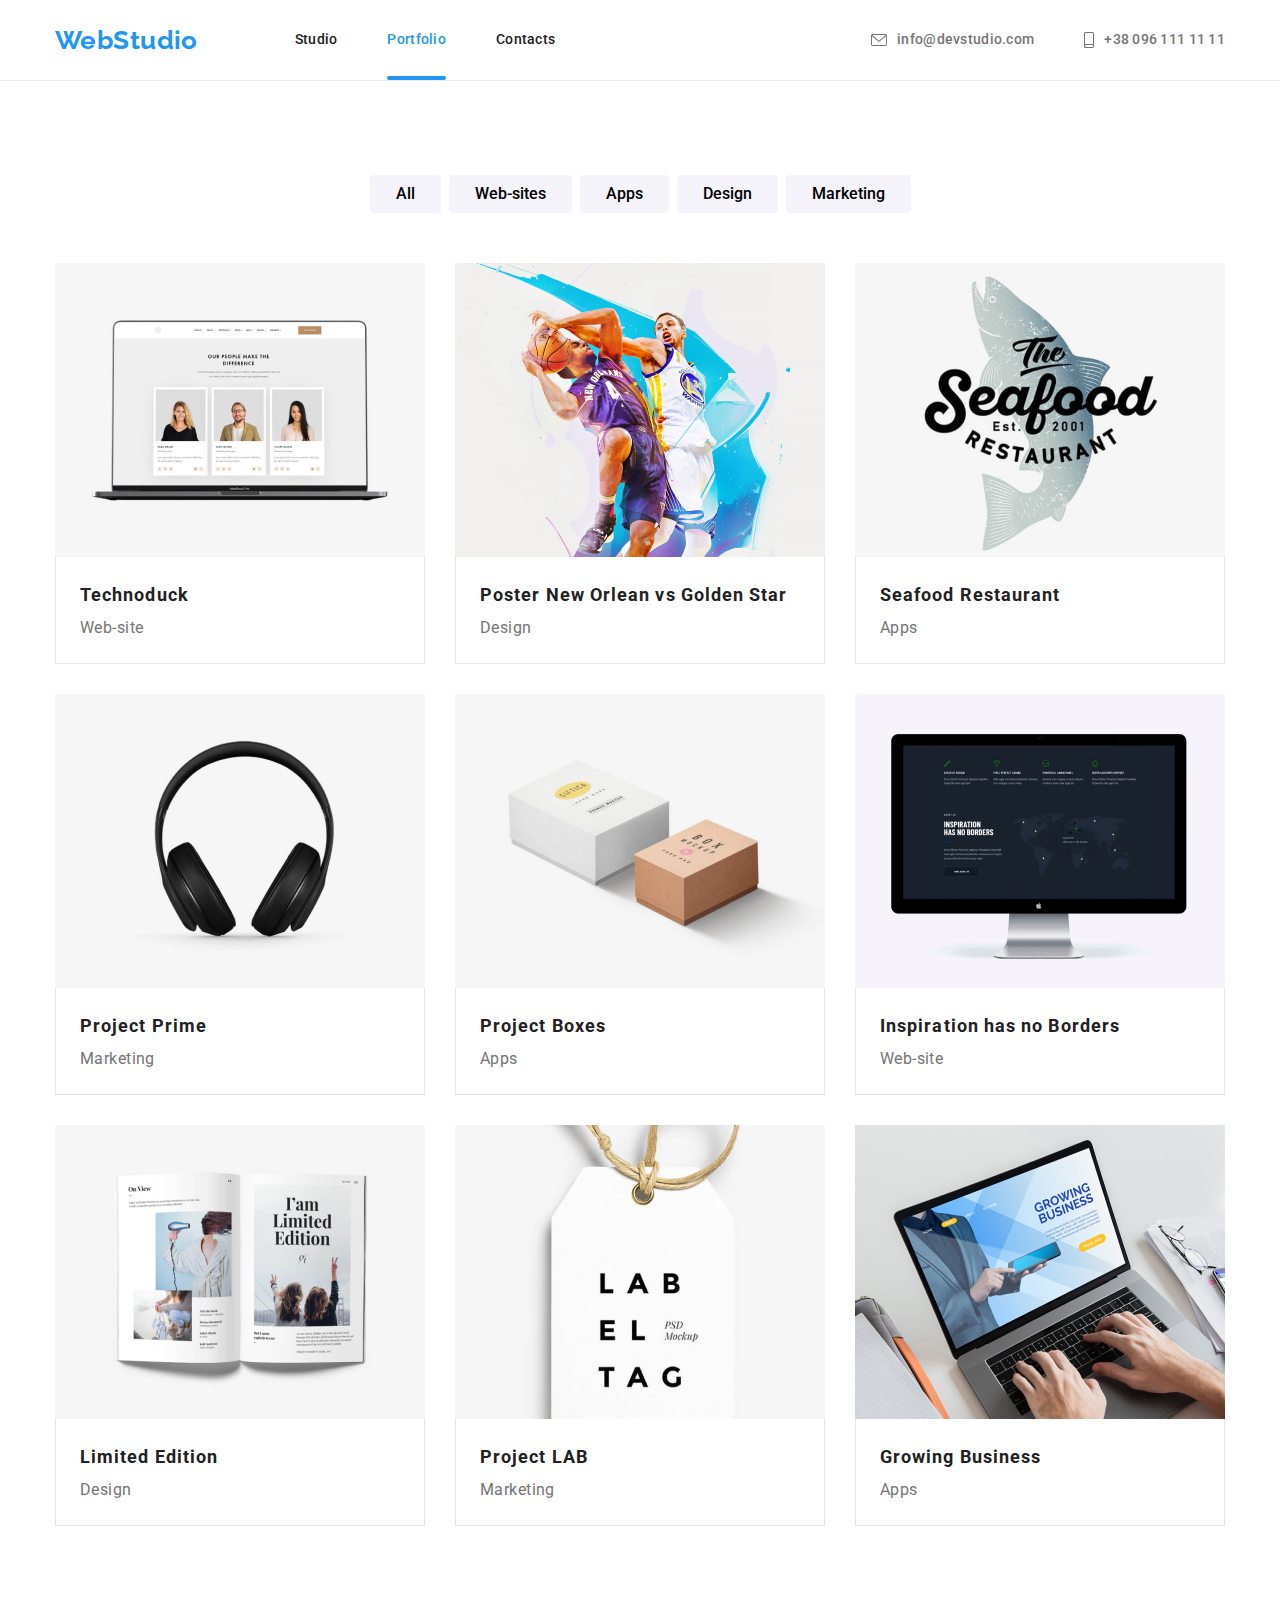
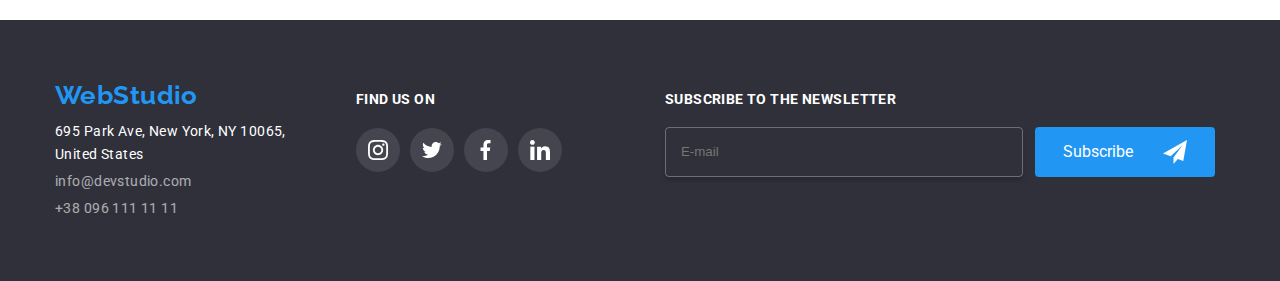
==== portfolio.html @ 533c5c32 "update" ====
<!DOCTYPE html>
<html lang="en">
<head>
    <meta charset="UTF-8">
    <meta http-equiv="X-UA-Compatible" content="IE=edge">
    <meta name="viewport" content="width=device-width, initial-scale=1.0">
    <title>Portfolio Web Studio</title>
    <link rel="preconnect" href="https://fonts.googleapis.com">
    <link rel="preconnect" href="https://fonts.gstatic.com" crossorigin>
    <link href="https://fonts.googleapis.com/css2?family=Raleway:wght@700&family=Roboto:wght@400;500;700;900&display=swap" rel="stylesheet"> 
    <link rel="stylesheet" href="node_modules/modern-normalize/modern-normalize.css"> 
    <link rel="stylesheet" href="./css/style.css">
</head>
<body class="conatiner">
    <header class="header">
        <div class="container header-container">
        <nav class="header-navigation">
            <a class="header-logo" href="./index.html">WebStudio</a>
            <ul class="header-list-link">
                <li class="header-item"><a class="header-link" href="./index.html">Studio</a></li>
                <li class="header-item"><a class="header-link current" href="./portfolio.html">Portfolio</a></li>
                <li class="header-item"><a class="header-link" href="#">Contacts</a></li>
            </ul> 
        </nav>
        <ul class="header-list-contact">  
            <li class="header-item-contact">
                <a class="header-item-contact-link" href="mailto:info@devstudio.com">
                    <svg class="header-item-contact-icon" width="16px" height="12px">
                        <use href="images\sprite.svg#icon-envelope"></use>
                    </svg>
                    info@devstudio.com
                </a>
            </li>           
            <li class="header-item-contact">
                <a class="header-item-contact-link"  href="tel:380961111111">
                    <svg class="header-item-contact-icon" width="10px" height="16px">
                        <use href="images\sprite.svg#icon-smartphone"></use>
                    </svg>
                    +38 096 111 11 11
                </a>
            </li>
        </ul>
        </div>
    </header>
    <main>
        <section class="portfolio">
            <div class="container">
            <ul class="portfolio-filters-list">
                <li class="portfolio-filters-item">
                    <button class="navigation-button" type="button">All</button></li>
                <li class="portfolio-filters-item">
                    <button class="navigation-button" type="button">Web-sites</button></li>
                <li class="portfolio-filters-item">
                    <button class="navigation-button" type="button">Apps</button></li>
                <li class="portfolio-filters-item">
                    <button class="navigation-button" type="button">Design</button></li>
                <li class="portfolio-filters-item">
                    <button class="navigation-button" type="button">Marketing</button></li>
            </ul>
            <ul class="portfolio-list">                
                    <li class="portfolio-list-item">
                        <div class="card-overlay">
                            <img class="portfolio-item-img" src="images/portfolio-images/technoduck.jpg" alt="laptop with 3 pictures" width="370" height="294">                   
                                <p class="card-overlay-text">TEST</p>
                        </div>
                        <div class="portfolio-description">                      
                        <h3 class="portfolio-list-header">Technoduck</h3>
                        <p class="portfolio-list-text">Web-site</p>                                          
                    </div>
                    </li>
                    <li class="portfolio-list-item">
                        <div class="card-overlay">
                            <img class="portfolio-item-img" src="images/portfolio-images/poster.jpg" alt="basketball-poster" width="370" height="294">
                                <p class="card-overlay-text">TEST</p>
                        </div>
                        <div class="portfolio-description">
                        <h3 class="portfolio-list-header">Poster New Orlean vs Golden Star</h3>
                        <p class="portfolio-list-text">Design</p>                        
                        </div>
                    </li> 
                    <li class="portfolio-list-item">
                        <div class="card-overlay">
                            <img class="portfolio-item-img" src="images/portfolio-images/restraurant.jpg" alt="seafood-restaurant-logo" width="370" height="294">
                                <p class="card-overlay-text">TEST</p>
                        </div>
                        <div class="portfolio-description">
                        <h3 class="portfolio-list-header">Seafood Restaurant</h3>
                        <p class="portfolio-list-text">Apps</p>                      
                        </div>
                    </li> 
                    <li class="portfolio-list-item">
                        <div class="card-overlay">
                            <img class="portfolio-item-img" src="images/portfolio-images/headphones.jpg" alt="headphones" width="370" height="294"> 
                                <p class="card-overlay-text">TEST</p>
                        </div>
                        <div class="portfolio-description">
                        <h3 class="portfolio-list-header">Project Prime</h3>
                        <p class="portfolio-list-text">Marketing</p>                       
                        </div>
                    </li> 
                    <li class="portfolio-list-item">
                        <div class="card-overlay">
                            <img class="portfolio-item-img" src="images/portfolio-images/boxes.jpg" alt="white-and-brown-box" width="370" height="294">
                                <p class="card-overlay-text">TEST</p>
                        </div>
                        <div class="portfolio-description">
                        <h3 class="portfolio-list-header">Project Boxes</h3>
                        <p class="portfolio-list-text">Apps</p>                     
                        </div>
                    </li> 
                    <li class="portfolio-list-item">
                        <div class="card-overlay">
                            <img class="portfolio-item-img" src="images/portfolio-images/desktop.jpg" alt="desktop" width="370" height="294"> 
                                <p class="card-overlay-text">TEST</p>
                        </div>
                        <div class="portfolio-description">
                        <h3 class="portfolio-list-header">Inspiration has no Borders</h3>
                        <p class="portfolio-list-text">Web-site</p>                       
                        </div>
                    </li> 
                    <li class="portfolio-list-item">
                        <div class="card-overlay">
                            <img class="portfolio-item-img" src="images/portfolio-images/magazine.jpg" alt="open-magazine" width="370" height="294"> 
                                <p class="card-overlay-text">TEST</p>
                        </div>
                        <div class="portfolio-description">
                        <h3 class="portfolio-list-header">Limited Edition</h3>
                        <p class="portfolio-list-text">Design</p>                      
                        </div>
                    </li> 
                    <li class="portfolio-list-item">
                        <div class="card-overlay">
                            <img class="portfolio-item-img" src="images/portfolio-images/tag.jpg" alt="label-tag" width="370" height="294"> 
                                <p class="card-overlay-text">TEST</p>
                        </div>
                        <div class="portfolio-description">
                        <h3 class="portfolio-list-header">Project LAB</h3>
                        <p class="portfolio-list-text">Marketing</p>                      
                        </div>
                    </li> 
                    <li class="portfolio-list-item">
                        <div class="card-overlay">
                            <img class="portfolio-item-img" src="images/portfolio-images/laptop.jpg" alt="laptop" width="370" height="294"> 
                                <p class="card-overlay-text">TEST</p>
                        </div>
                        <div class="portfolio-description">
                        <h3 class="portfolio-list-header">Growing Business</h3>
                        <p class="portfolio-list-text">Apps</p>                     
                        </div>
                    </li>                
            </ul>
            </div>
        </section>
    </main>
    <footer class="footer">
        <div class="container footer-container">
            <div class="footer-left">
        <a class="footer-logo" href="./index.html">WebStudio</a>
        <address class="footer-address">
           <a class="footer-location" href="https://goo.gl/maps/39EHeSABdAvS7GECA" target="_blank">695 Park Ave, New York, NY 10065,<br> United States</a>
            <ul class="footer-list-contact">
                <li class="footer-item"><a class="footer-item-link" href="mailto:info@devstudio.com">info@devstudio.com</a></li>
                <li class="footer-item"><a class="footer-item-link" href="tel:380961111111">+38 096 111 11 11</a></li>
            </ul>
        </address>
        </div>
        <div class="footer-middle">
            <h3 class="footer-middle-title"> FIND US ON</h3>
            <ul class="footer-social-media">                
                        <li class="footer-socials-item">
                            <a class="footer-socials-link" href="#">
                                <svg class="footer-socials-link-icon" width="20px" height="20px">
                                    <use href="images/sprite.svg#icon-instagram-footer"></use>
                                </svg>
                            </a>
                        </li>
                        <li class="footer-socials-item">
                            <a class="footer-socials-link" href="#">
                                <svg class="footer-socials-link-icon" width="20px" height="20px">
                                    <use href="images/sprite.svg#icon-twitter-footer"></use>
                                </svg>
                            </a>
                        </li>
                        <li class="footer-socials-item">
                            <a class="footer-socials-link" href="#">
                                <svg class="footer-socials-link-icon" width="20px" height="20px">
                                    <use href="images/sprite.svg#icon-facebook-footer"></use>
                                </svg>
                            </a>
                        </li>
                        <li class="footer-socials-item">
                            <a class="footer-socials-link" href="#">
                                <svg class="footer-socials-link-icon" width="20px" height="20px">
                                    <use href="images/sprite.svg#icon-linkedin-footer"></use>
                                </svg>
                            </a>
                        </li>
                </ul>
            </div>
            <div class="footer-right">
                <h3 class="footer-input-title">SUBSCRIBE TO THE NEWSLETTER</h3>
                <form action="#" class="footer-form">
                    <label class="footer-form-label">
                        <input class="footer-input" type="email" name="email" 
                        placeholder="E-mail">
                    </label>
                    <button class="footer-button" type="subscribe">
                        Subscribe 
                        <svg class="send-icon" width="24px" height="24px">
                            <use href="images\sprite.svg#icon-send"></use>
                        </svg>
                    </button>
                </form>
        </div>
        </div>
    </footer>
    <script src="./js/modal.js"></script>
</body>
</html>
---- css/style.css ----
:root{
    --primary-title-color:#212121;
    --accent-color:#2196F3;
    --primary-text-color:#757575;
    --white-color:#FFFFFF;
    --black-color: #000000;
    --backgroud-color:#2F303A;
    --button-hover-color:#1976d2;
    --background-button-color:#F5F4FA;
    --portfolio-background-color: #E5E5E5;
    --card-gap: 30px;
    --time-function: cubic-bezier(0.4, 0, 0.2, 1);
    --time: 250ms;
}

p, h1, h2, h3, h4, h5, h6{
    margin-top: 0;
    margin-bottom: 0;
}

ul{
    list-style: none;
    margin-top: 0;
    margin-bottom: 0;
    padding-left: 0;
}

*,
*::before,
*::after {
  box-sizing: border-box;
}

a{
    text-decoration: none;
}

body{
    font-family: Roboto, sans-serif;
    color: var(--primary-text-color);
    font-style: normal;
    font-weight: 400;
    font-size: 14px;
    line-height: calc(24/14);
    letter-spacing: 0.03em;
    margin: 0;
}

img{
    display: block;
    max-width: 100%;
    height:auto;
}

.container{
    width: 1200px;
    padding-left: 15px;
    padding-right: 15px;
    margin: 0 auto;
}

/*HEADER*/

.header{
    background:var(--white-color);
    border-bottom: 1px solid #ECECEC;
}

.header-container{
    display: flex;
}

.header-navigation{
    display: flex;
    align-items: center;
}

.header-logo{
    color:var(--accent-color);
    font-weight:700;
    font-size: 26px;
    line-height: 1.19;
    font-family: Raleway;    
    margin-right: 97px;
}

.header-list-link{
    display:flex;    
}

.header-item:not(:last-child){
    margin-right: 50px;
}

.header-link{
    color:var(--primary-title-color);
    font-weight: 500;
    font-size: 14px;
    line-height: 1.14;
    letter-spacing: 0.02em;
    padding-top:32px;
    padding-bottom:32px;    
    display:block;
    transition: color var(--time) var(--time-function);
}

.header-link:hover,
.header-link:focus{
    color:var(--accent-color);
    text-decoration: underline;
}

.current{
    color:var(--accent-color);
    position:relative;
    display: inline-block;
}

.current::after{
    content: '';
    position: absolute;
    width: 100%;
    height: 4px;
    border-radius: 2px;
    left:0;
    bottom:0;
    background-color: var(--accent-color);
    background: var(--accent-color);
}

.header-list-contact{
    display:flex;
    margin-left: auto;    
}

.header-item-contact:not(:last-child){
    margin-right: 50px;
}

.header-item-contact-link{
    color:var(--primary-text-color);
    font-weight: 500;
    font-size: 14px;
    line-height: 1.14;
    letter-spacing: 0.02em;
    padding-top: 32px;
    padding-bottom: 32px;    
    display: flex;
    align-items: center;
    transition: color var(--time) var(--time-function);
}

.header-item-contact-link:hover,
.header-item-contact-link:focus{
    color:var(--accent-color);
}

.header-item-contact-icon{
    margin-right: 10px;
    fill: currentColor;
}
/*Hero*/


    
.hero-section{
    background-color: var(--backgroud-color);
    padding-top: 200px;
    padding-bottom: 200px;
    background-image: linear-gradient(
        rgba(47, 48, 58, 0.4),
        rgba(47, 48, 58, 0.4)
        ), url(../images/home-page-images/hero-background.jpg);
        background-repeat: no-repeat;
        background-position: center;
        background-size: cover;
}

.hero-container{
    display: flex;
    justify-content: center;
    align-items: center;
    flex-direction: column;   
}

.hero-title{
    text-align: center;
    letter-spacing: 0.06em;
    font-weight: 900;
    font-size: 44px;
    line-height: 1.36;
    color: var(--white-color);
    width: 696px;
    margin-bottom: 30px;
}

.hero-button{
    font-family: Roboto;
    font-weight: 700;
    font-size: 16px;
    line-height: 1.87;
    letter-spacing: 0.06em;
    color:var(--white-color);
    cursor: pointer;
    padding: 10px 20px;
    background-color: var(--accent-color);
    box-shadow: 0px 4px 4px rgba(0, 0, 0, 0.15);
    border-radius: 4px;
    border: none;
    transition: background-color var(--time) var(--time-function);
    transition: box-shadow var(--time) var(--time-function);
}

.hero-button:hover,
.hero-button:focus{
    background-color: var(--button-hover-color);
    
}

/*FEATURES*/

.features{
    padding-top: 94px;
    padding-bottom: 94px;   
}

.features-title{
    position: absolute;
    width: 1px;
    height: 1px;
    margin: -1px;
    border: 0;
    padding: 0;
    white-space: nowrap;
    clip-path: inset(100%);
    clip: rect(0 0 0 0);
    overflow: hidden;
}

.features-list{
    display: flex;
    flex-wrap: wrap;      
}

.features-item{
    width: 270px;
}

.features-item:not(:last-child){
    margin-right: 30px;
}
.features-image{
    width: 270px;
    height: 120px;
    background: #F5F4FA;
    border-radius: 4px;
    margin-bottom: 30px;
    padding-bottom: 25px;
    padding-top: 25px;
}

.features-item-title{
    font-weight: 700;
    font-size: 14px;
    line-height: 1.14;
    color:var(--primary-title-color);
    margin-bottom: 10px;
}

.features-item-text{
    font-size: 14px;
    line-height: 1.71;
}

/*JOB*/

.job{
    padding-bottom: 94px;
      
}

.job-title{
    font-weight: 700;
    font-size: 36px;
    line-height: 1.16;
    color: var(--primary-title-color);
    text-align: center;
    margin-bottom: 50px;
}

.job-list{
    display: flex;
}

.job-item:not(:last-child){
    margin-right: 30px;
    
}
.job-item{
    position: relative;
}

.job-item > .label{
    position: absolute;
    font-weight: 700;
    font-size: 14px;
    line-height:calc(16/14);
    bottom: 0;
    right: 0;
    left: 0;
    text-align: center;
    letter-spacing: 0.03em;
    padding-top: 28px;
    padding-bottom: 27px;
    color: var(--white-color);
    background-color:rgba(47, 48, 58, 0.800);
}

/*TEAM*/

.team{
    background: #F5F4FA;    
    padding-top:94px;
    padding-bottom: 94px;
}

.team-title{
    font-weight: 700;
    font-size: 36px;
    line-height: 1.16;
    color: var(--primary-title-color);
    text-align: center;
    margin-bottom: 50px;
}

.team-list{
    display: flex;
    justify-content: center;
}

.team-item{
    width: 270px;
    box-shadow: 0px 1px 3px rgba(0, 0, 0, 0.12), 0px 1px 1px rgba(0, 0, 0, 0.14), 0px 2px 1px rgba(0, 0, 0, 0.2);
    border-radius: 0px 0px 4px 4px;
}

.team-item:not(:last-child){
    margin-right:30px;
}

.team-description{
    padding-top: 30px;
    padding-bottom: 30px;
    text-align: center;
    background-color: var(--white-color);
}

.team-item-name{
    font-weight: 500;
    font-size: 16px;
    line-height: 1.18;
    color: var(--primary-title-color);
    margin-bottom: 10px;
}

.team-item-description{
    font-size: 16px;
    line-height: 1.18;  
    margin-bottom: 16px; 
}

.team-item-socials-list{
    display: flex;
    justify-content: center;
}

.team-item-socials-item:not(:last-child){
    margin-right:10px
}

.team-item-socials-link{
    width: 44px;
    height: 44px;
    border-radius: 50%;
    display: flex;
    align-items: center;
    justify-content: center;
    color: #AFB1B8;
    transition: color var(--time) var(--time-function);
}

.team-item-socials-link:hover,
.team-item-socials-link:focus{
    color:#FFFFFF;
    background-color: var(--accent-color);   
}

.team-item-socials-link-icon{
    fill: currentColor;
}


/*Customers*/

.customers{
    padding-top:94px;
    padding-bottom: 94px;
}

.customer-title{
    font-weight: 700;
    font-size: 36px;
    line-height: 1.16;
    color: var(--primary-title-color);
    text-align: center;
    margin-bottom: 50px;
}

.customer-list{
    display: flex;
    justify-content: center;
}

.customer-item:not(:last-child){
    margin-right: 30px;
}

.customer-link{
    border: 1px solid #AFB1B8;
    border-radius: 4px;
    width: 170px;
    height:92px;
    display: flex;
    align-items: center;
    justify-content: center;
    color: #AFB1B8;
    transition: color var(--time) var(--time-function);
}

.customer-link:hover,
.customer-link:focus{
    border: 1px solid var(--accent-color);
    color:var(--accent-color);    
}

.customer-link-icon{
    fill: currentColor;
}


/*PORTFOLIO*/

.portfolio{
    padding-bottom: 94px;
    padding-top: 94px;
}

.navigation-button{
    font-family: Roboto;
    font-weight: 500;
    font-size: 16px;
    line-height: 1.62;
    text-align: center;
    color:var(--black-color);
    cursor: pointer;
    background: var(--background-button-color);   
    padding: 6px 26px;
    border-style: none;
    border-radius: 4px;
    transition: color var(--time) var(--time-function),
        background-color var(--time) var(--time-function);
}

.navigation-button:hover,
.navigation-button:focus{
    background-color: var(--accent-color);
    color:var(--white-color);
    box-shadow: 0px 4px 4px rgba(0, 0, 0, 0.25);   
}

.portfolio-filters-list{
    display: flex;
    justify-content: center;
    margin-bottom: 50px;
}

.portfolio-list{
     display: flex;
     flex-wrap: wrap;
     margin-top: calc(-1 * var(--card-gap));
     margin-left: calc(-1 * var(--card-gap));    
}

.portfolio-filters-item:not(:last-child){
    margin-right: 8px;
    transition: color var(--time) var(--time-function);
}

.portfolio-list-item:hover,
.porfolio-list-item:focus{
    box-shadow: 0px 1px 1px rgba(0, 0, 0, 0.12), 0px 4px 4px rgba(0, 0, 0, 0.06), 1px 4px 6px rgba(0, 0, 0, 0.16);  
}

.portfolio-list-item{
    flex-basis: calc(100%/3 - var(--card-gap));
    margin-left: var(--card-gap);
    margin-top: var(--card-gap); 
}

.portfolio-list-item:hover .card-overlay-text,
.portfolio-list-item:focus .card-overlay-text{
    transform: translateY(0%);
    cursor: pointer;
}

.card-overlay{
    position: relative;
    overflow: hidden;
}

.card-overlay-text{
    color: var(--white-color);
    background-color: rgba(33, 149, 243, 0.900);
    position:absolute;
    top: 0;
    left: 0;
    height: 100%;
    width: 100%;
    display: flex;
    align-items: center;
    padding: 30px;
    overflow: auto;
    transform: translateY(100%);
    transition: transform var(--time) var(--time-function);
}


.portfolio-description{
    border-bottom: 1px solid #E5E5E5;  
    border-left:1px solid #E5E5E5; 
    border-right: 1px solid #E5E5E5;
    padding-top: 20px;
    padding-bottom: 20px;
    padding-right: 24px;
    padding-left: 24px;
}

.portfolio-list-header{
    font-weight: 700;
    font-size: 18px;
    line-height: 2;
    letter-spacing: 0.06em;
    color: var(--primary-title-color);    
}

.portfolio-list-text{
    font-size: 16px;
    line-height: 1.87;
}

/*FOOTER*/

.footer{
    background-color:var(--backgroud-color);
    padding-top: 60px;
    padding-bottom: 60px;
}

.footer-logo{
    font-weight: 700;
    font-size: 26px;
    font-family: Raleway;
    color:  var(--accent-color);
    line-height: 1.19;
    margin-bottom: 9px;
    display: block;
}

.footer-location{
    font-size: 14px;
    line-height: 1.71;
    text-decoration: none;
    font-style: normal;
    color: var(--white-color);
    margin-bottom: 2px;
    display: block;
    transition: color var(--time) var(--time-function);
}

.footer-location:hover,
.footer-location:hover{
    color: var(--accent-color);
}

.footer-item:not(:last-child){
    margin-bottom: 2px;
}

.footer-item-link{
    font-size: 14px;
    color: var(--white-color);
    opacity: .6;
    line-height: 1.71;
    text-decoration: none;
    font-style: normal;
    transition: color var(--time) var(--time-function);
}

.footer-item-link:hover,
.footer-item-link:focus{
    color: var(--accent-color);
}

.footer-middle-title{
    font-size: 14px;
    line-height: 1.14;
    font-weight: 700;
    font-family: Roboto;
    color: #FFFFFF;
    margin-bottom: 20px;   
}

.footer-container{
    display: flex;
    align-items: baseline;
}

.footer-left{
    margin-right: 70px;
}

.footer-middle{
    margin-right: 93px;
}

.footer-social-media{
    display: flex;
}

.footer-socials-link{
    width: 44px;
    height: 44px;
    margin-right: 10px;
    border-radius: 50%;
    display: flex;
    align-items: center;
    justify-content: center;
    background-color: rgba(255, 255, 255, 0.1);
    transition: color var(--time) var(--time-function);
}

.footer-socials-link:hover,
.footer-socials-link:focus{
    background-color: var(--accent-color);
}

.footer-socials-link-icon{
    cursor: pointer;
}

.footer-form{
    display: flex;
}

.footer-form-label{
    margin-right: 12px;
}

.footer-input-title{
    font-size: 14px;
    line-height: calc(16/14);
    color: var(--white-color);
    margin-bottom: 20px;
    
}

.footer-input{
    padding: 15px;
    width: 358px;
    height: 50px;
    background-color: transparent;
    border: 1px solid rgba(255, 255, 255, 0.3);
    box-shadow: 0px 4px 4px rgba(0, 0, 0, 0.15);
    border-radius: 4px;
    outline: none;
    transition: color var(--time) var(--time-function);
    transition: background-color var(--time) var(--time-function);
    transition: border-color var(--time) var(--time-function);
}

.footer-input:hover,
.footer-input:focus{
    color:var(--white-color);
    background-color: transparent;
    border-color: var(--white-color);
}

.footer-button{
        border: none;
        padding: 10px 28px;
        border-radius: 4px;
        display: flex;
        align-items: center;
        justify-content:center;
        background-color: #2196f3;
        color: #fff;
        font-size: 16px;
        cursor: pointer;
        font-family: 'Roboto';
        transition: background-color var(--time) var(--time-function);
}

.send-icon{
    margin-left: 30px;
}

.footer-button:hover,
.footer-button:focus {
        background-color: var(--button-hover-color);
      }



/*Modal Window*/

.backdrop{
    position: fixed;
    top:0;
    left:0;
    height: 100vh;
    width: 100vw;
    visibility: visible;
    opacity: 1;
    background-color: rgba(0, 0, 0, 0.2);
        transition: opacity var(--time) var(--time-function),
        visbility var(--time) var(--time-function);
}

.is-hidden{
    opacity: 0;
    visibility: hidden;
    pointer-events: none;
}

.modal-widnow{
    position: absolute;
    width: 528px;
    min-height: 581px;
    background-color: var(--white-color);
    box-shadow: 0px 1px 3px rgba(0, 0, 0, 0.12), 0px 1px 1px rgba(0, 0, 0, 0.14), 0px 2px 1px rgba(0, 0, 0, 0.2);
    border-radius: 4px;
    top:50%;
    left:50%;
    transform: translate(-50%, -50%);
    padding: 8px;
}

.modal-button{
    float: right;
    border-style: none;
    background-color: #FFFFFF;
    border-radius: 50%;
    border: 1px solid rgba(0, 0, 0, 0.1);
    cursor: pointer;
    width: 30px;
    height: 30px;
    display: flex;
    align-items: center;
    justify-content: center;    
}

.icon-close:hover{
    fill: var(--accent-color);
}

.modal-form{
    padding-top: 40px;
    padding-right: 39px;
    padding-left: 41px;
}

.modal-label{
    display: flex;
    flex-direction: column;
    font-family: Roboto;
    font-weight: 400;
    font-size: 12px; 
    position: relative;
}

.modal-icon{
    position: absolute;
    top:45%;
    margin-left: 12px;
    margin-bottom: 11px;
    fill: var(--black-color);
}


.modal-input{
    border: 1px solid rgba(33, 33, 33, 0.2);
    border-radius: 4px;
    height: 40px;
    transition: border-color var(--time) var(--time-function);
    padding-left: 33px;
}

.textarea-modal-input{
    border: 1px solid rgba(33, 33, 33, 0.2);
    border-radius: 4px;
    height: 120px;
    font-size: 14px;
    font-weight: 400px;
    font-family: 'Roboto';
    padding: 12px 16px;
    transition: border-color var(--time) var(--time-function);
}
.textarea-modal-input:hover,
.textarea-modal-input:focus{
    border-color: var(--accent-color);
    outline: none;
}

.modal-label:not(:last-child){
    padding-bottom: 10px;
}

.modal-input:hover,
.modal-input:focus{
    border-color: var(--accent-color);
    outline: none;
}

.modal-label:hover .modal-icon,
.modal-label:focus .modal-icon{
    fill: var(--accent-color);
}


.modal-caption{
    font-size: 20px;
    font-weight: 700;
    font-family: "Roboto";
    line-height: calc(23/20);
    color: var(--black-color);
}

.checkbox{
    position: absolute;
    width: 1px;
    height: 1px;
    margin: -1px;
    border: 0;
    padding: 0;
    white-space: nowrap;
    clip-path: inset(100%);
    clip: rect(0 0 0 0);
    overflow: hidden;
}

.modal-checkbox-label{
    padding-top: 20px;
    padding-left: 20px;
    padding-bottom: 30px;
    display: flex;
    cursor: pointer;
}

.modal-checkbox{
    width: 15px;
    height: 15px;
    border: 1px solid var(--black-color);
    border-radius: 2px;
    margin-right: 8px;
    margin-top: 5px;
    display: flex;
    align-items: center;
    justify-content: center;
}

.checkbox:checked + .modal-checkbox-label > .modal-checkbox{
    background-color: var(--accent-color);
    border: none;
}

.form-button{
        margin-bottom: 40px;
        margin-left: 110px;
        border: none;
        padding: 16px 80px;
        border-radius: 4px;
        background-color: #2196f3;
        color: #fff;
        font-size: 16px;
        font-weight: 700;
        cursor: pointer;
        box-shadow: 0px 1px 1px rgba(0, 0, 0, 0.12), 0px 4px 4px rgba(0, 0, 0, 0.06), 1px 4px 6px rgba(0, 0, 0, 0.16);         
        transition: background-color var(--time) var(--time-function);
    }

.form-button:hover,
.form-button:focus {
        background-color:var(--button-hover-color);
      }
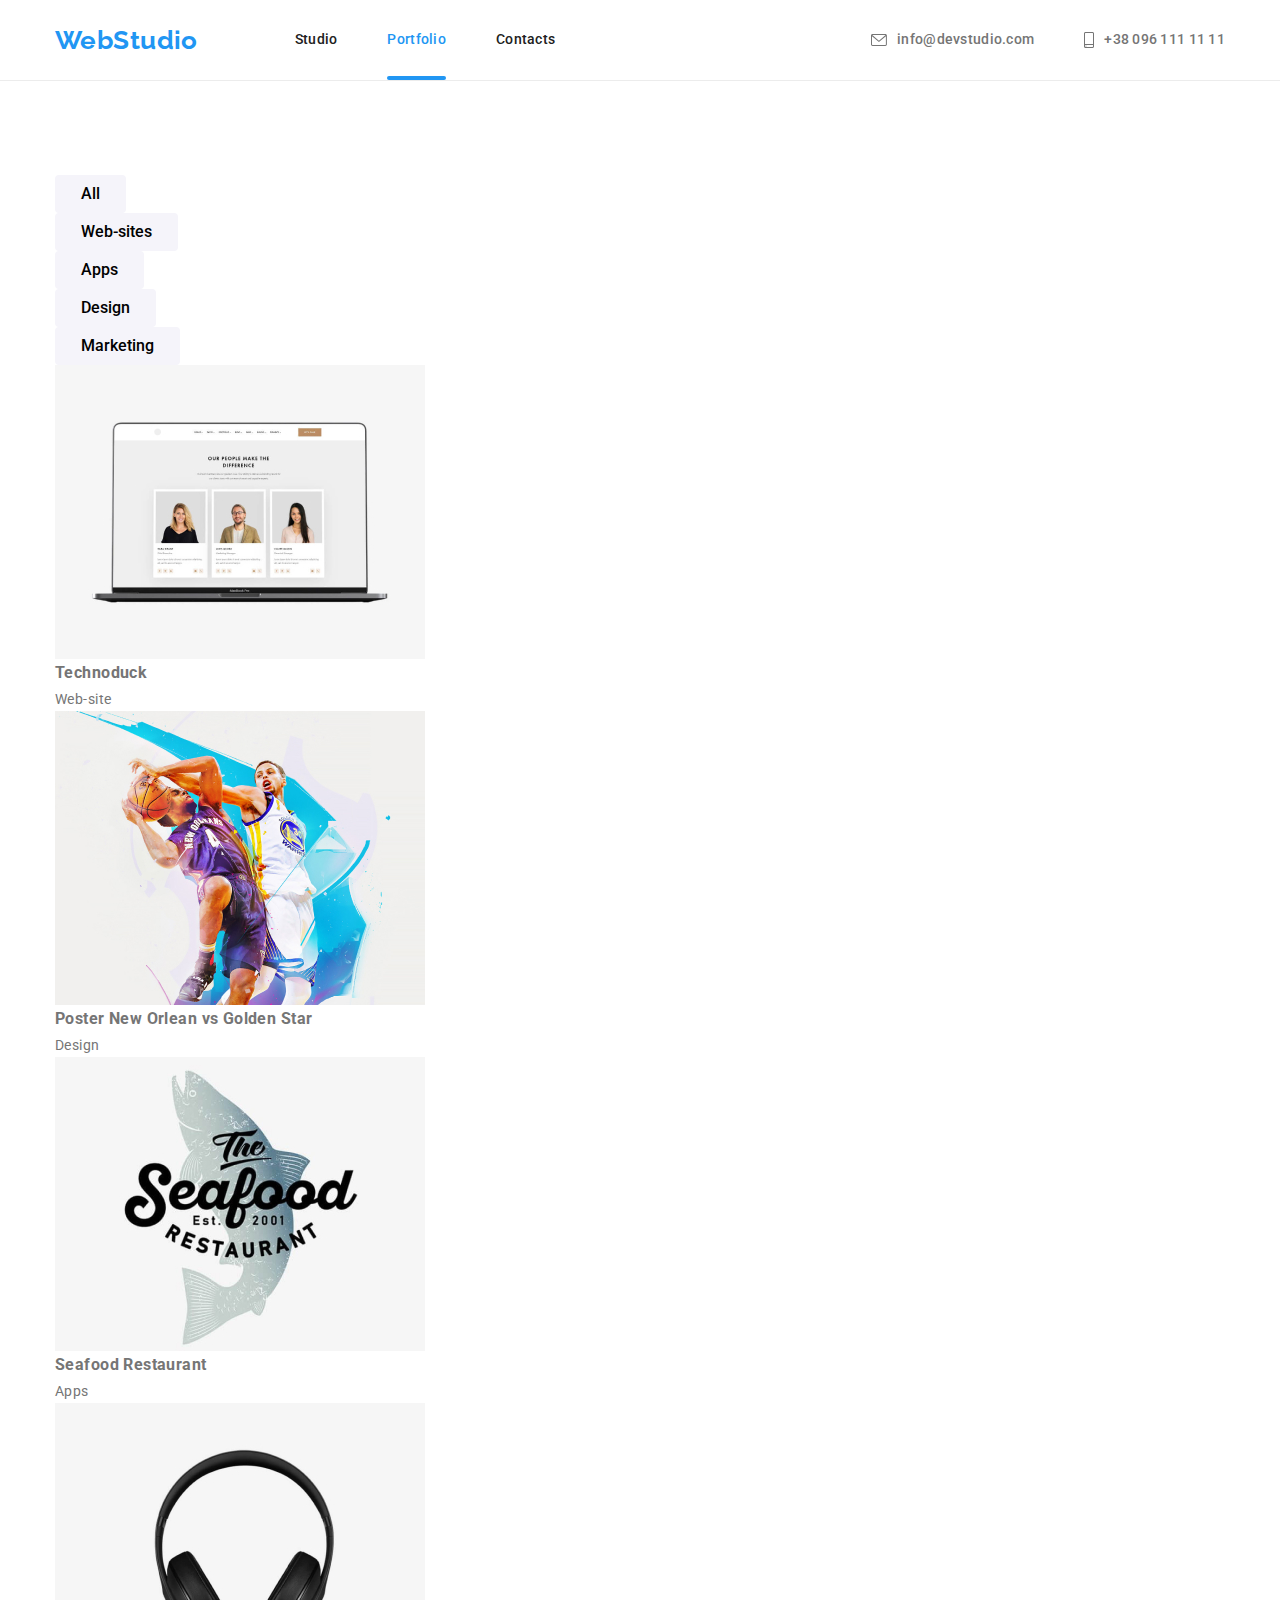
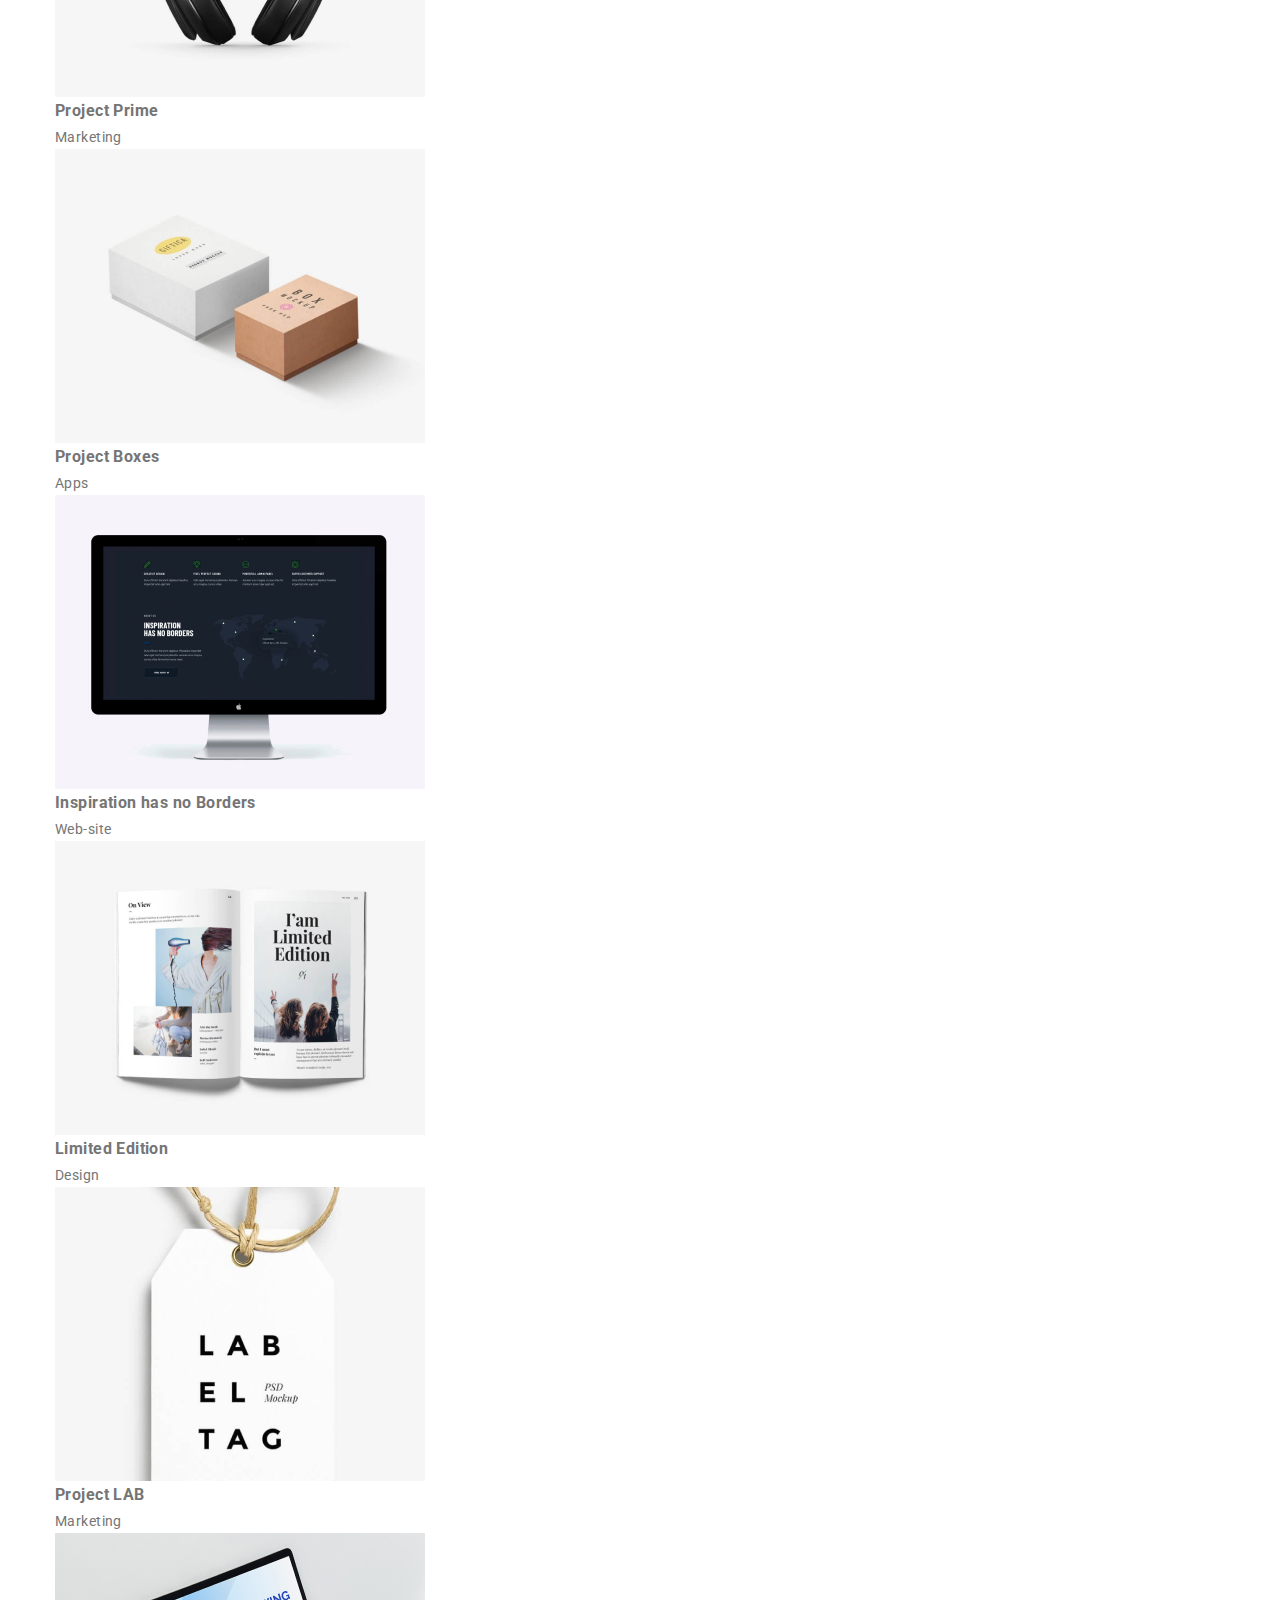
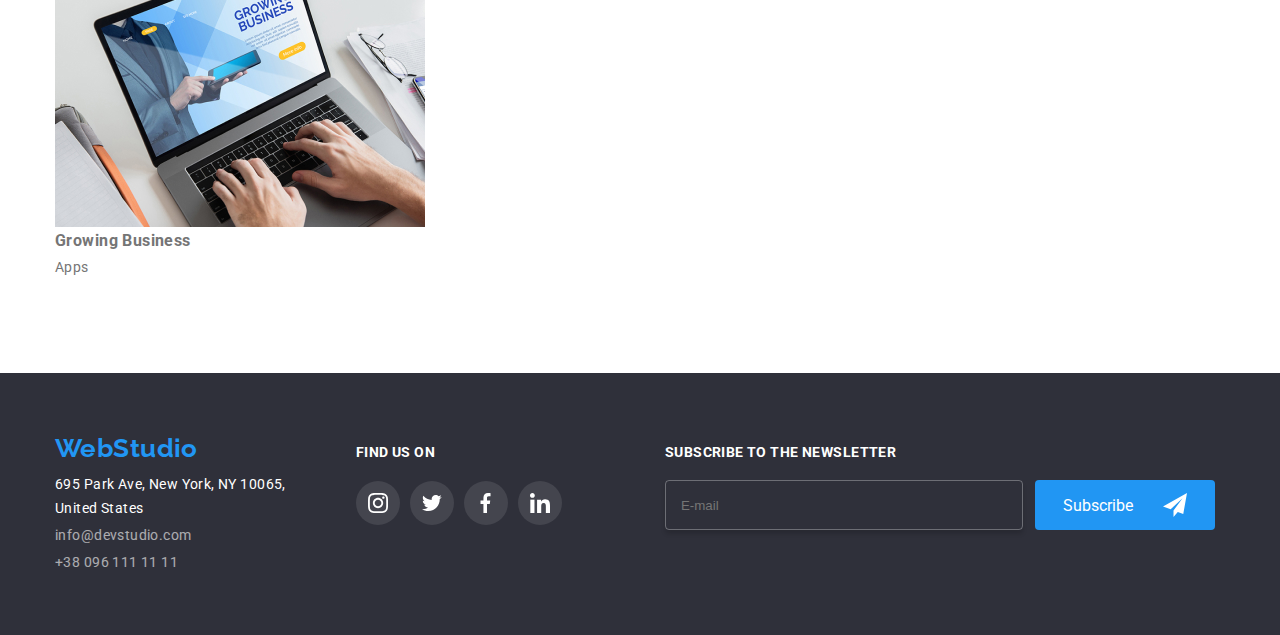
==== commit 4d18f7d5: "update" ====
--- a/portfolio.html
+++ b/portfolio.html
@@ -45,107 +45,107 @@
     <main>
         <section class="portfolio">
             <div class="container">
-            <ul class="portfolio-filters-list">
-                <li class="portfolio-filters-item">
+            <ul class="portfolio__filters-list">
+                <li class="portfolio__filters-item">
                     <button class="navigation-button" type="button">All</button></li>
-                <li class="portfolio-filters-item">
+                <li class="portfolio__filters-item">
                     <button class="navigation-button" type="button">Web-sites</button></li>
-                <li class="portfolio-filters-item">
+                <li class="portfolio__filters-item">
                     <button class="navigation-button" type="button">Apps</button></li>
-                <li class="portfolio-filters-item">
+                <li class="portfolio__filters-item">
                     <button class="navigation-button" type="button">Design</button></li>
-                <li class="portfolio-filters-item">
+                <li class="portfolio__filters-item">
                     <button class="navigation-button" type="button">Marketing</button></li>
             </ul>
-            <ul class="portfolio-list">                
-                    <li class="portfolio-list-item">
-                        <div class="card-overlay">
-                            <img class="portfolio-item-img" src="images/portfolio-images/technoduck.jpg" alt="laptop with 3 pictures" width="370" height="294">                   
-                                <p class="card-overlay-text">TEST</p>
-                        </div>
-                        <div class="portfolio-description">                      
-                        <h3 class="portfolio-list-header">Technoduck</h3>
-                        <p class="portfolio-list-text">Web-site</p>                                          
+            <ul class="portfolio__list">                
+                    <li class="portfolio__list-item">
+                        <div class="card-overlay">
+                            <img class="portfolio__item-img" src="images/portfolio-images/technoduck.jpg" alt="laptop with 3 pictures" width="370" height="294">                   
+                                <p class="card-overlay-text">TEST</p>
+                        </div>
+                        <div class="portfolio__description">                      
+                        <h3 class="portfolio__list-header">Technoduck</h3>
+                        <p class="portfolio__list-text">Web-site</p>                                          
                     </div>
                     </li>
-                    <li class="portfolio-list-item">
-                        <div class="card-overlay">
-                            <img class="portfolio-item-img" src="images/portfolio-images/poster.jpg" alt="basketball-poster" width="370" height="294">
-                                <p class="card-overlay-text">TEST</p>
-                        </div>
-                        <div class="portfolio-description">
-                        <h3 class="portfolio-list-header">Poster New Orlean vs Golden Star</h3>
-                        <p class="portfolio-list-text">Design</p>                        
-                        </div>
-                    </li> 
-                    <li class="portfolio-list-item">
-                        <div class="card-overlay">
-                            <img class="portfolio-item-img" src="images/portfolio-images/restraurant.jpg" alt="seafood-restaurant-logo" width="370" height="294">
-                                <p class="card-overlay-text">TEST</p>
-                        </div>
-                        <div class="portfolio-description">
-                        <h3 class="portfolio-list-header">Seafood Restaurant</h3>
-                        <p class="portfolio-list-text">Apps</p>                      
-                        </div>
-                    </li> 
-                    <li class="portfolio-list-item">
-                        <div class="card-overlay">
-                            <img class="portfolio-item-img" src="images/portfolio-images/headphones.jpg" alt="headphones" width="370" height="294"> 
-                                <p class="card-overlay-text">TEST</p>
-                        </div>
-                        <div class="portfolio-description">
-                        <h3 class="portfolio-list-header">Project Prime</h3>
-                        <p class="portfolio-list-text">Marketing</p>                       
-                        </div>
-                    </li> 
-                    <li class="portfolio-list-item">
-                        <div class="card-overlay">
-                            <img class="portfolio-item-img" src="images/portfolio-images/boxes.jpg" alt="white-and-brown-box" width="370" height="294">
-                                <p class="card-overlay-text">TEST</p>
-                        </div>
-                        <div class="portfolio-description">
-                        <h3 class="portfolio-list-header">Project Boxes</h3>
-                        <p class="portfolio-list-text">Apps</p>                     
-                        </div>
-                    </li> 
-                    <li class="portfolio-list-item">
-                        <div class="card-overlay">
-                            <img class="portfolio-item-img" src="images/portfolio-images/desktop.jpg" alt="desktop" width="370" height="294"> 
-                                <p class="card-overlay-text">TEST</p>
-                        </div>
-                        <div class="portfolio-description">
-                        <h3 class="portfolio-list-header">Inspiration has no Borders</h3>
-                        <p class="portfolio-list-text">Web-site</p>                       
-                        </div>
-                    </li> 
-                    <li class="portfolio-list-item">
-                        <div class="card-overlay">
-                            <img class="portfolio-item-img" src="images/portfolio-images/magazine.jpg" alt="open-magazine" width="370" height="294"> 
-                                <p class="card-overlay-text">TEST</p>
-                        </div>
-                        <div class="portfolio-description">
-                        <h3 class="portfolio-list-header">Limited Edition</h3>
-                        <p class="portfolio-list-text">Design</p>                      
-                        </div>
-                    </li> 
-                    <li class="portfolio-list-item">
-                        <div class="card-overlay">
-                            <img class="portfolio-item-img" src="images/portfolio-images/tag.jpg" alt="label-tag" width="370" height="294"> 
-                                <p class="card-overlay-text">TEST</p>
-                        </div>
-                        <div class="portfolio-description">
-                        <h3 class="portfolio-list-header">Project LAB</h3>
-                        <p class="portfolio-list-text">Marketing</p>                      
-                        </div>
-                    </li> 
-                    <li class="portfolio-list-item">
-                        <div class="card-overlay">
-                            <img class="portfolio-item-img" src="images/portfolio-images/laptop.jpg" alt="laptop" width="370" height="294"> 
-                                <p class="card-overlay-text">TEST</p>
-                        </div>
-                        <div class="portfolio-description">
-                        <h3 class="portfolio-list-header">Growing Business</h3>
-                        <p class="portfolio-list-text">Apps</p>                     
+                    <li class="portfolio__list-item">
+                        <div class="card-overlay">
+                            <img class="portfolio__item-img" src="images/portfolio-images/poster.jpg" alt="basketball-poster" width="370" height="294">
+                                <p class="card-overlay-text">TEST</p>
+                        </div>
+                        <div class="portfolio__description">
+                        <h3 class="portfolio__list-header">Poster New Orlean vs Golden Star</h3>
+                        <p class="portfolio__list-text">Design</p>                        
+                        </div>
+                    </li> 
+                    <li class="portfolio__list-item">
+                        <div class="card-overlay">
+                            <img class="portfolio__item-img" src="images/portfolio-images/restraurant.jpg" alt="seafood-restaurant-logo" width="370" height="294">
+                                <p class="card-overlay-text">TEST</p>
+                        </div>
+                        <div class="portfolio__description">
+                        <h3 class="portfolio__list-header">Seafood Restaurant</h3>
+                        <p class="portfolio__list-text">Apps</p>                      
+                        </div>
+                    </li> 
+                    <li class="portfolio__list-item">
+                        <div class="card-overlay">
+                            <img class="portfolio__item-img" src="images/portfolio-images/headphones.jpg" alt="headphones" width="370" height="294"> 
+                                <p class="card-overlay-text">TEST</p>
+                        </div>
+                        <div class="portfolio__description">
+                        <h3 class="portfolio__list-header">Project Prime</h3>
+                        <p class="portfolio__list-text">Marketing</p>                       
+                        </div>
+                    </li> 
+                    <li class="portfolio__list-item">
+                        <div class="card-overlay">
+                            <img class="portfolio__item-img" src="images/portfolio-images/boxes.jpg" alt="white-and-brown-box" width="370" height="294">
+                                <p class="card-overlay-text">TEST</p>
+                        </div>
+                        <div class="portfolio__description">
+                        <h3 class="portfolio__list-header">Project Boxes</h3>
+                        <p class="portfolio__list-text">Apps</p>                     
+                        </div>
+                    </li> 
+                    <li class="portfolio__list-item">
+                        <div class="card-overlay">
+                            <img class="portfolio__item-img" src="images/portfolio-images/desktop.jpg" alt="desktop" width="370" height="294"> 
+                                <p class="card-overlay-text">TEST</p>
+                        </div>
+                        <div class="portfolio__description">
+                        <h3 class="portfolio__list-header">Inspiration has no Borders</h3>
+                        <p class="portfolio__list-text">Web-site</p>                       
+                        </div>
+                    </li> 
+                    <li class="portfolio__list-item">
+                        <div class="card-overlay">
+                            <img class="portfolio__item-img" src="images/portfolio-images/magazine.jpg" alt="open-magazine" width="370" height="294"> 
+                                <p class="card-overlay-text">TEST</p>
+                        </div>
+                        <div class="portfolio__description">
+                        <h3 class="portfolio__list-header">Limited Edition</h3>
+                        <p class="portfolio__list-text">Design</p>                      
+                        </div>
+                    </li> 
+                    <li class="portfolio__list-item">
+                        <div class="card-overlay">
+                            <img class="portfolio__item-img" src="images/portfolio-images/tag.jpg" alt="label-tag" width="370" height="294"> 
+                                <p class="card-overlay-text">TEST</p>
+                        </div>
+                        <div class="portfolio__description">
+                        <h3 class="portfolio__list-header">Project LAB</h3>
+                        <p class="portfolio__list-text">Marketing</p>                      
+                        </div>
+                    </li> 
+                    <li class="portfolio__list-item">
+                        <div class="card-overlay">
+                            <img class="portfolio__item-img" src="images/portfolio-images/laptop.jpg" alt="laptop" width="370" height="294"> 
+                                <p class="card-overlay-text">TEST</p>
+                        </div>
+                        <div class="portfolio__description">
+                        <h3 class="portfolio__list-header">Growing Business</h3>
+                        <p class="portfolio__list-text">Apps</p>                     
                         </div>
                     </li>                
             </ul>
--- a/css/style.css
+++ b/css/style.css
@@ -402,7 +402,7 @@
 
 /*Customers*/
 
-.customers{
+.customer{
     padding-top:94px;
     padding-bottom: 94px;
 }
@@ -815,10 +815,10 @@
     padding: 12px 16px;
     transition: border-color var(--time) var(--time-function);
 }
+
 .textarea-modal-input:hover,
 .textarea-modal-input:focus{
-    border-color: var(--accent-color);
-    outline: none;
+    border-color: var(--accent-color); 
 }
 
 .modal-label:not(:last-child){
@@ -828,7 +828,6 @@
 .modal-input:hover,
 .modal-input:focus{
     border-color: var(--accent-color);
-    outline: none;
 }
 
 .modal-label:hover .modal-icon,
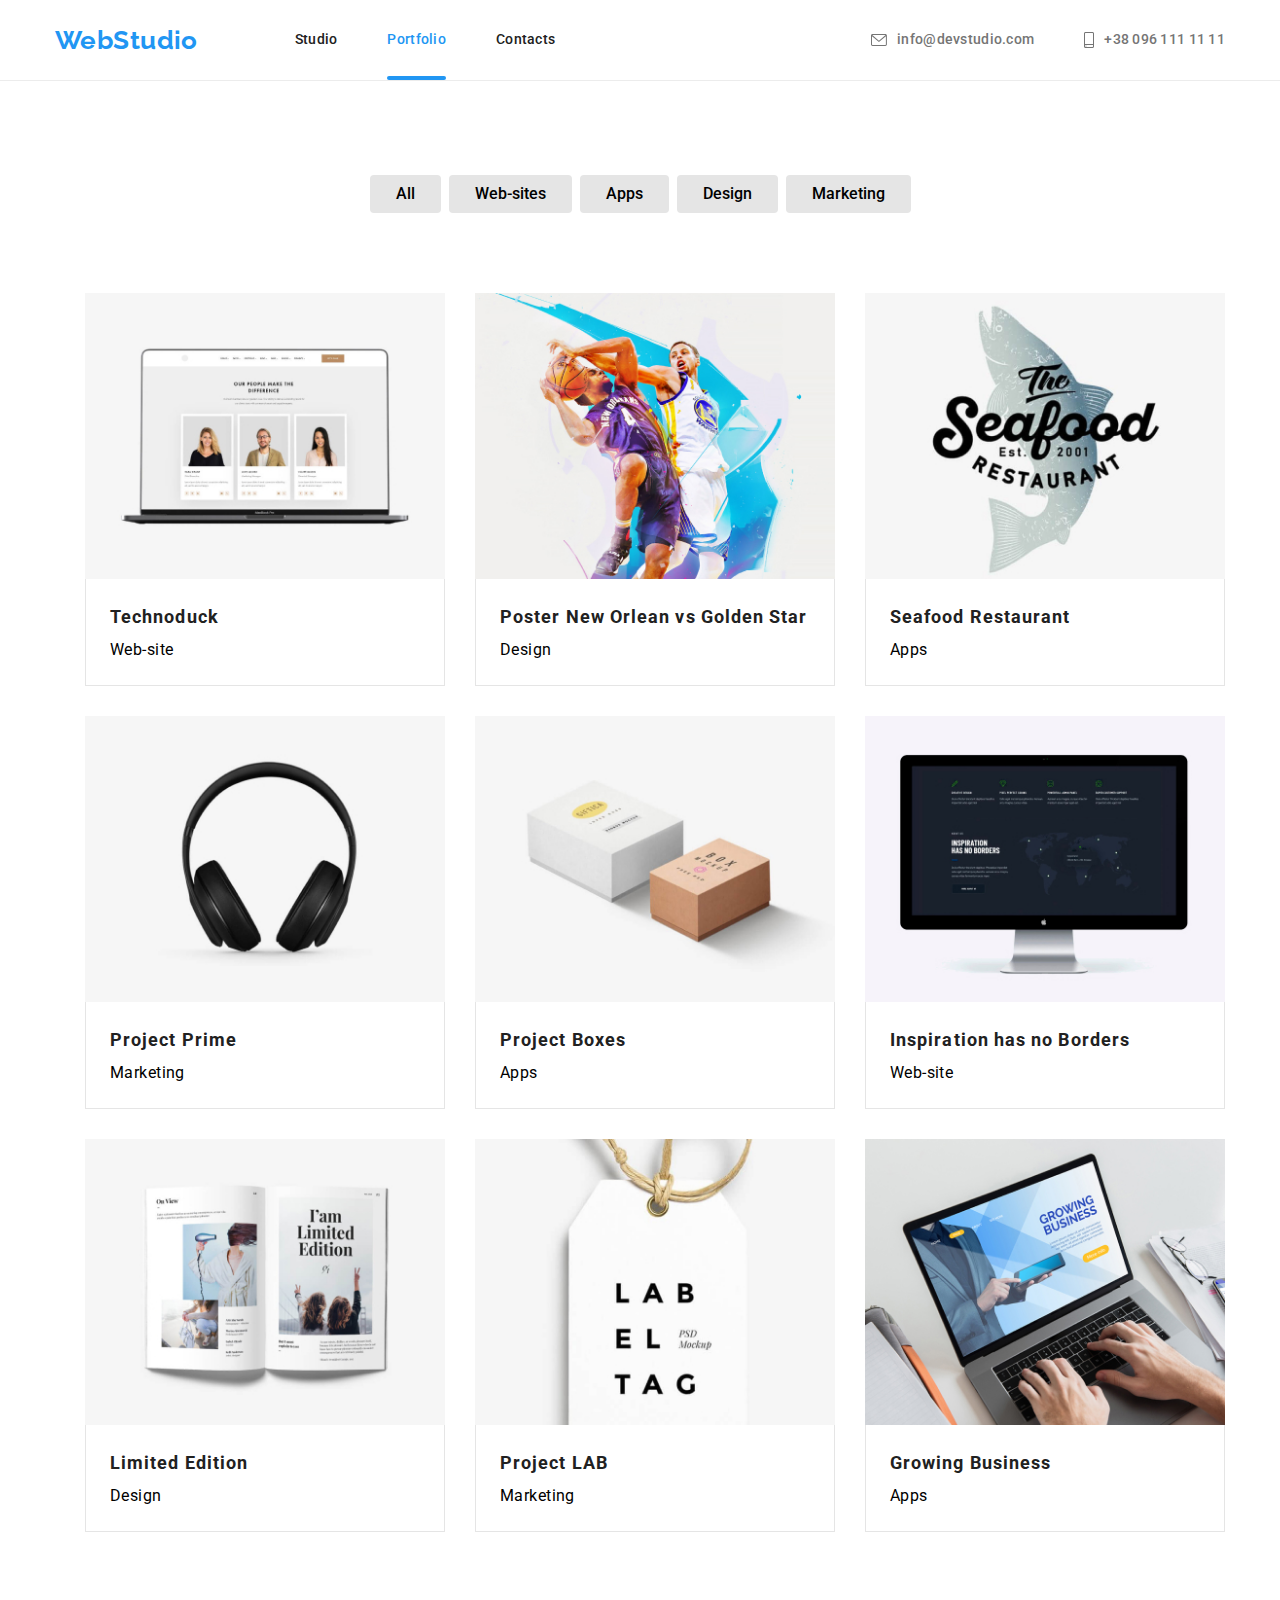
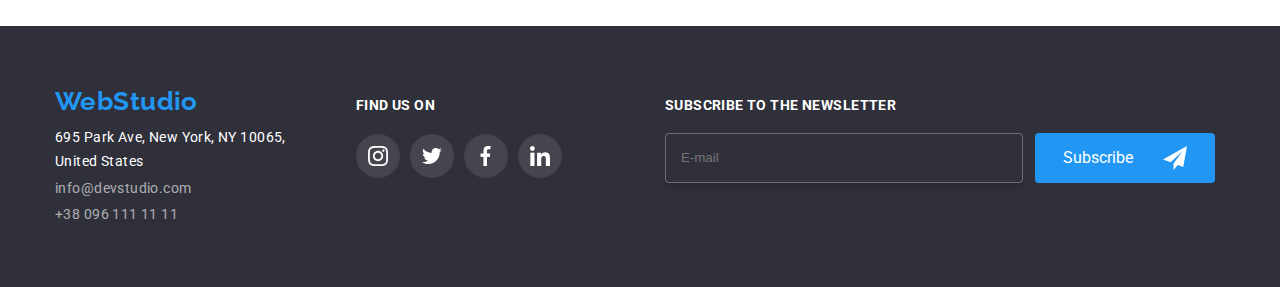
==== commit 05e4c0ed: "update" ====
--- a/portfolio.html
+++ b/portfolio.html
@@ -9,53 +9,53 @@
     <link rel="preconnect" href="https://fonts.gstatic.com" crossorigin>
     <link href="https://fonts.googleapis.com/css2?family=Raleway:wght@700&family=Roboto:wght@400;500;700;900&display=swap" rel="stylesheet"> 
     <link rel="stylesheet" href="node_modules/modern-normalize/modern-normalize.css"> 
-    <link rel="stylesheet" href="./css/style.css">
+    <link rel="stylesheet" href="css/main.min.css">
 </head>
 <body class="conatiner">
-    <header class="header">
-        <div class="container header-container">
-        <nav class="header-navigation">
-            <a class="header-logo" href="./index.html">WebStudio</a>
-            <ul class="header-list-link">
-                <li class="header-item"><a class="header-link" href="./index.html">Studio</a></li>
-                <li class="header-item"><a class="header-link current" href="./portfolio.html">Portfolio</a></li>
-                <li class="header-item"><a class="header-link" href="#">Contacts</a></li>
-            </ul> 
+<header class="header">
+    <div class="container header__container">
+        <nav class="header__navigation">
+            <a class="header__logo" href="./index.html">WebStudio</a>
+            <ul class="header__list-link">
+                <li class="header__item"><a class="header__link" href="./index.html">Studio</a></li>
+                <li class="header__item"><a class="header__link current" href="./portfolio.html">Portfolio</a></li>
+                <li class="header__item"><a class="header__link" href="#">Contacts</a></li>
+            </ul>
         </nav>
-        <ul class="header-list-contact">  
-            <li class="header-item-contact">
-                <a class="header-item-contact-link" href="mailto:info@devstudio.com">
-                    <svg class="header-item-contact-icon" width="16px" height="12px">
+        <ul class="header__list-contact">
+            <li class="header__item-contact">
+                <a class="header__item-contact-link" href="mailto:info@devstudio.com">
+                    <svg class="header__item-contact-icon" width="16px" height="12px">
                         <use href="images\sprite.svg#icon-envelope"></use>
                     </svg>
                     info@devstudio.com
                 </a>
-            </li>           
-            <li class="header-item-contact">
-                <a class="header-item-contact-link"  href="tel:380961111111">
-                    <svg class="header-item-contact-icon" width="10px" height="16px">
+            </li>
+            <li class="header__item-contact">
+                <a class="header__item-contact-link" href="tel:380961111111">
+                    <svg class="header__item-contact-icon" width="10px" height="16px">
                         <use href="images\sprite.svg#icon-smartphone"></use>
                     </svg>
                     +38 096 111 11 11
                 </a>
             </li>
         </ul>
-        </div>
-    </header>
+    </div>
+</header>
     <main>
         <section class="portfolio">
             <div class="container">
             <ul class="portfolio__filters-list">
                 <li class="portfolio__filters-item">
-                    <button class="navigation-button" type="button">All</button></li>
-                <li class="portfolio__filters-item">
-                    <button class="navigation-button" type="button">Web-sites</button></li>
-                <li class="portfolio__filters-item">
-                    <button class="navigation-button" type="button">Apps</button></li>
-                <li class="portfolio__filters-item">
-                    <button class="navigation-button" type="button">Design</button></li>
-                <li class="portfolio__filters-item">
-                    <button class="navigation-button" type="button">Marketing</button></li>
+                    <button class="portfolio__navigation-button" type="button">All</button></li>
+                <li class="portfolio__filters-item">
+                    <button class="portfolio__navigation-button" type="button">Web-sites</button></li>
+                <li class="portfolio__filters-item">
+                    <button class="portfolio__navigation-button" type="button">Apps</button></li>
+                <li class="portfolio__filters-item">
+                    <button class="portfolio__navigation-button" type="button">Design</button></li>
+                <li class="portfolio__filters-item">
+                    <button class="portfolio__navigation-button" type="button">Marketing</button></li>
             </ul>
             <ul class="portfolio__list">                
                     <li class="portfolio__list-item">
@@ -153,65 +153,67 @@
         </section>
     </main>
     <footer class="footer">
-        <div class="container footer-container">
-            <div class="footer-left">
-        <a class="footer-logo" href="./index.html">WebStudio</a>
-        <address class="footer-address">
-           <a class="footer-location" href="https://goo.gl/maps/39EHeSABdAvS7GECA" target="_blank">695 Park Ave, New York, NY 10065,<br> United States</a>
-            <ul class="footer-list-contact">
-                <li class="footer-item"><a class="footer-item-link" href="mailto:info@devstudio.com">info@devstudio.com</a></li>
-                <li class="footer-item"><a class="footer-item-link" href="tel:380961111111">+38 096 111 11 11</a></li>
-            </ul>
-        </address>
-        </div>
-        <div class="footer-middle">
-            <h3 class="footer-middle-title"> FIND US ON</h3>
-            <ul class="footer-social-media">                
-                        <li class="footer-socials-item">
-                            <a class="footer-socials-link" href="#">
-                                <svg class="footer-socials-link-icon" width="20px" height="20px">
-                                    <use href="images/sprite.svg#icon-instagram-footer"></use>
-                                </svg>
-                            </a>
+        <div class="container footer__container">
+            <div class="footer__left">
+                <a class="footer__logo" href="./index.html">WebStudio</a>
+                <address class="footer__address">
+                    <a class="footer__location" href="https://goo.gl/maps/39EHeSABdAvS7GECA" target="_blank">695 Park Ave,
+                        New York, NY 10065,<br> United States</a>
+                    <ul class="footer__list-contact">
+                        <li class="footer__item"><a class="footer__item-link"
+                                href="mailto:info@devstudio.com">info@devstudio.com</a></li>
+                        <li class="footer__item"><a class="footer__item-link" href="tel:380961111111">+38 096 111 11 11</a>
                         </li>
-                        <li class="footer-socials-item">
-                            <a class="footer-socials-link" href="#">
-                                <svg class="footer-socials-link-icon" width="20px" height="20px">
-                                    <use href="images/sprite.svg#icon-twitter-footer"></use>
-                                </svg>
-                            </a>
-                        </li>
-                        <li class="footer-socials-item">
-                            <a class="footer-socials-link" href="#">
-                                <svg class="footer-socials-link-icon" width="20px" height="20px">
-                                    <use href="images/sprite.svg#icon-facebook-footer"></use>
-                                </svg>
-                            </a>
-                        </li>
-                        <li class="footer-socials-item">
-                            <a class="footer-socials-link" href="#">
-                                <svg class="footer-socials-link-icon" width="20px" height="20px">
-                                    <use href="images/sprite.svg#icon-linkedin-footer"></use>
-                                </svg>
-                            </a>
-                        </li>
+                    </ul>
+                </address>
+            </div>
+            <div class="footer__middle">
+                <h3 class="footer__middle-title"> FIND US ON</h3>
+                <ul class="footer__social-media">
+                    <li class="footer__socials-item">
+                        <a class="footer__socials-link" href="#">
+                            <svg class="footer__socials-link-icon" width="20px" height="20px">
+                                <use href="images/sprite.svg#icon-instagram-footer"></use>
+                            </svg>
+                        </a>
+                    </li>
+                    <li class="footer__socials-item">
+                        <a class="footer__socials-link" href="#">
+                            <svg class="footer__socials-link-icon" width="20px" height="20px">
+                                <use href="images/sprite.svg#icon-twitter-footer"></use>
+                            </svg>
+                        </a>
+                    </li>
+                    <li class="footer__socials-item">
+                        <a class="footer__socials-link" href="#">
+                            <svg class="footer__socials-link-icon" width="20px" height="20px">
+                                <use href="images/sprite.svg#icon-facebook-footer"></use>
+                            </svg>
+                        </a>
+                    </li>
+                    <li class="footer__socials-item">
+                        <a class="footer__socials-link" href="#">
+                            <svg class="footer__socials-link-icon" width="20px" height="20px">
+                                <use href="images/sprite.svg#icon-linkedin-footer"></use>
+                            </svg>
+                        </a>
+                    </li>
                 </ul>
             </div>
-            <div class="footer-right">
-                <h3 class="footer-input-title">SUBSCRIBE TO THE NEWSLETTER</h3>
-                <form action="#" class="footer-form">
-                    <label class="footer-form-label">
-                        <input class="footer-input" type="email" name="email" 
-                        placeholder="E-mail">
+            <div class="footer__right">
+                <h3 class="footer__input-title">SUBSCRIBE TO THE NEWSLETTER</h3>
+                <form action="#" class="footer__form">
+                    <label class="footer__form-label">
+                        <input class="footer__input" type="email" name="email" placeholder="E-mail">
                     </label>
-                    <button class="footer-button" type="subscribe">
-                        Subscribe 
+                    <button class="footer__button" type="submit">
+                        Subscribe
                         <svg class="send-icon" width="24px" height="24px">
                             <use href="images\sprite.svg#icon-send"></use>
                         </svg>
                     </button>
                 </form>
-        </div>
+            </div>
         </div>
     </footer>
     <script src="./js/modal.js"></script>
--- a/css/main.min.css
+++ b/css/main.min.css
@@ -0,0 +1 @@
+.header{background:#fff;border-bottom:1px solid #ececec;display:flex}.header__container{display:flex}.header__navigation{display:flex;align-items:center}.header__logo{color:#2196f3;font-weight:700;font-size:26px;line-height:1.19;font-family:Raleway;margin-right:97px}.header__list-link{display:flex}.header__item:not(:last-child){margin-right:50px}.header__link{color:#212121;font-weight:500;font-size:14px;line-height:1.14;letter-spacing:.02em;padding-top:32px;padding-bottom:32px;display:block;transition:color 250ms cubic-bezier(0.4, 0, 0.2, 1)}.header__link:hover,.header__link:focus{color:#2196f3;text-decoration:underline}.header .current{color:#2196f3;position:relative;display:inline-block}.header .current::after{content:"";position:absolute;width:100%;height:4px;border-radius:2px;left:0;bottom:0;background-color:#2196f3;background:#2196f3}.header__list-contact{display:flex;margin-left:auto}.header__item-contact:not(:last-child){margin-right:50px}.header__item-contact-link{color:#757575;font-weight:500;font-size:14px;line-height:1.14;letter-spacing:.02em;padding-top:32px;padding-bottom:32px;display:flex;align-items:center;transition:color 250ms cubic-bezier(0.4, 0, 0.2, 1)}.header__item-contact-link:hover,.header__item-contact-link:focus{color:#2196f3}.header__item-contact-icon{margin-right:10px;fill:currentColor}.hero{background-color:#2f303a;padding-top:200px;padding-bottom:200px;background-image:linear-gradient(rgba(47, 48, 58, 0.4), rgba(47, 48, 58, 0.4)),url(../images/home-page-images/hero-background.jpg);background-repeat:no-repeat;background-position:center;background-size:cover}.hero__container{display:flex;justify-content:center;align-items:center;flex-direction:column}.hero__title{text-align:center;letter-spacing:.06em;font-weight:900;font-size:44px;line-height:1.36;color:#fff;width:696px;margin-bottom:30px}.hero__button{font-family:Roboto;font-weight:700;font-size:16px;line-height:1.87;letter-spacing:.06em;color:#fff;cursor:pointer;padding:10px 20px;background-color:#2196f3;box-shadow:0px 4px 4px rgba(0,0,0,.15);border-radius:4px;border:none;transition:background-color 250ms cubic-bezier(0.4, 0, 0.2, 1);transition:box-shadow 250ms cubic-bezier(0.4, 0, 0.2, 1)}.hero__button:hover,.hero__button:focus{background-color:#1976d2}.features{padding-top:94px;padding-bottom:94px}.features .features__title{position:absolute;width:1px;height:1px;margin:-1px;border:0;padding:0;white-space:nowrap;clip-path:inset(100%);clip:rect(0 0 0 0);overflow:hidden}.features .features__list{display:flex;flex-wrap:wrap}.features .features__item{width:270px}.features .features__item:not(:last-child){margin-right:30px}.features .features__image{width:270px;height:120px;background:#f5f4fa;border-radius:4px;margin-bottom:30px;padding-bottom:25px;padding-top:25px}.features .features__item-title{font-weight:700;font-size:14px;line-height:1.14;color:#212121;margin-bottom:10px}.features .features__item-text{font-size:14px;line-height:1.71}.job{padding-bottom:94px}.job__title{font-weight:700;font-size:36px;line-height:1.16;color:#212121;text-align:center;margin-bottom:50px}.job__list{display:flex}.job__item:not(:last-child){margin-right:30px}.job__item{position:relative}.job__item>.label{position:absolute;font-weight:700;font-size:14px;line-height:1.1428571429;bottom:0;right:0;left:0;text-align:center;letter-spacing:.03em;padding-top:28px;padding-bottom:27px;color:#fff;background-color:rgba(47,48,58,.8)}.team{background:#f5f4fa;padding-top:94px;padding-bottom:94px}.team__title{font-weight:700;font-size:36px;line-height:1.16;color:#212121;text-align:center;margin-bottom:50px}.team__list{display:flex;justify-content:center}.team__item{width:270px;box-shadow:0px 1px 3px rgba(0,0,0,.12),0px 1px 1px rgba(0,0,0,.14),0px 2px 1px rgba(0,0,0,.2);border-radius:0px 0px 4px 4px}.team__item:not(:last-child){margin-right:30px}.team__description{padding-top:30px;padding-bottom:30px;text-align:center;background-color:#fff}.team__item-name{font-weight:500;font-size:16px;line-height:1.18;color:#212121;margin-bottom:10px}.team__item-description{font-size:16px;line-height:1.18;margin-bottom:16px}.team__item-socials-list{display:flex;justify-content:center}.team__item-socials-item:not(:last-child){margin-right:10px}.team__item-socials-link{width:44px;height:44px;border-radius:50%;display:flex;align-items:center;justify-content:center;color:#afb1b8;transition:color 250ms cubic-bezier(0.4, 0, 0.2, 1)}.team__item-socials-link:hover,.team__item-socials-link:focus{color:#fff;background-color:#2196f3}.team__item-socials-link-icon{fill:currentColor}.customer{padding-top:94px;padding-bottom:94px}.customer__title{font-weight:700;font-size:36px;line-height:1.16;color:#212121;text-align:center;margin-bottom:50px}.customer__list{display:flex;justify-content:center}.customer__item:not(:last-child){margin-right:30px}.customer__link{border:1px solid #afb1b8;border-radius:4px;width:170px;height:92px;display:flex;align-items:center;justify-content:center;color:#afb1b8;transition:color 250ms cubic-bezier(0.4, 0, 0.2, 1)}.customer__link:hover,.customer__link:focus{border:1px solid #2196f3;color:#2196f3}.customer__link-icon{fill:currentColor}.card-overlay{position:relative;overflow:hidden}.card-overlay-text{color:#fff;background-color:rgba(33,149,243,.9);position:absolute;top:0;left:0;height:100%;width:100%;display:flex;align-items:center;padding:30px;overflow:auto;transform:translateY(100%);transition:transform 250ms cubic-bezier(0.4, 0, 0.2, 1)}.portfolio{padding-bottom:94px;padding-top:94px}.portfolio__navigation-button{font-family:Roboto;font-weight:500;font-size:16px;line-height:1.62;text-align:center;color:#000;cursor:pointer;background:#e5e5e5;padding:6px 26px;border-style:none;border-radius:4px;transition:color 250ms cubic-bezier(0.4, 0, 0.2, 1),background-color 250ms cubic-bezier(0.4, 0, 0.2, 1)}.portfolio__navigation-button:hover,.portfolio__navigation-button:focus{background-color:#2196f3;color:#fff;box-shadow:0px 4px 4px rgba(0,0,0,.25)}.portfolio__filters-list{display:flex;justify-content:center;margin-bottom:50px}.portfolio__list{display:flex;flex-wrap:wrap;margin-top:calc(-1*var(--card-gap));margin-left:calc(-1*var(--card-gap))}.portfolio__filters-item:not(:last-child){margin-right:8px;transition:color 250ms cubic-bezier(0.4, 0, 0.2, 1)}.portfolio__list-item:hover,.portfolio__list-item:focus{box-shadow:0px 1px 1px rgba(0,0,0,.12),0px 4px 4px rgba(0,0,0,.06),1px 4px 6px rgba(0,0,0,.16)}.portfolio__list-item{flex-basis:calc(33.3333333333% - 30px);margin-left:30px;margin-top:30px}.portfolio__list-item:hover .card-overlay-text,.portfolio__list-item:focus .card-overlay-text{transform:translateY(0%);cursor:pointer}.portfolio__description{border-bottom:1px solid #e5e5e5;border-left:1px solid #e5e5e5;border-right:1px solid #e5e5e5;padding-top:20px;padding-bottom:20px;padding-right:24px;padding-left:24px}.portfolio__list-header{font-weight:700;font-size:18px;line-height:2;letter-spacing:.06em;color:#212121}.portfolio__list-text{font-size:16px;line-height:1.87}.footer{background-color:#2f303a;padding-top:60px;padding-bottom:60px}.footer__logo{font-weight:700;font-size:26px;font-family:Raleway;color:#2196f3;line-height:1.19;margin-bottom:9px;display:block}.footer__location{font-size:14px;line-height:1.71;text-decoration:none;font-style:normal;color:#fff;margin-bottom:2px;display:block;transition:color 250ms cubic-bezier(0.4, 0, 0.2, 1)}.footer__location:hover,.footer__location:hover{color:#2196f3}.footer__item:not(:last-child){margin-bottom:2px}.footer__item-link{font-size:14px;color:#fff;opacity:.6;line-height:1.71;text-decoration:none;font-style:normal;transition:color 250ms cubic-bezier(0.4, 0, 0.2, 1)}.footer__item-link:hover,.footer__item-link:focus{color:#2196f3}.footer__middle-title{font-size:14px;line-height:1.14;font-weight:700;font-family:Roboto;color:#fff;margin-bottom:20px}.footer__container{display:flex;align-items:baseline}.footer__left{margin-right:70px}.footer__middle{margin-right:93px}.footer__social-media{display:flex}.footer__socials-link{width:44px;height:44px;margin-right:10px;border-radius:50%;display:flex;align-items:center;justify-content:center;background-color:rgba(255,255,255,.1);transition:color 250ms cubic-bezier(0.4, 0, 0.2, 1)}.footer__socials-link:hover,.footer__socials-link:focus{background-color:#2196f3}.footer__socials-link-icon{cursor:pointer}.footer__form{display:flex}.footer__form-label{margin-right:12px}.footer__input-title{font-size:14px;line-height:1.1428571429;color:#fff;margin-bottom:20px}.footer__input{padding:15px;width:358px;height:50px;background-color:rgba(0,0,0,0);border:1px solid rgba(255,255,255,.3);box-shadow:0px 4px 4px rgba(0,0,0,.15);border-radius:4px;outline:none;transition:color 250ms cubic-bezier(0.4, 0, 0.2, 1);transition:background-color 250ms cubic-bezier(0.4, 0, 0.2, 1);transition:border-color 250ms cubic-bezier(0.4, 0, 0.2, 1)}.footer__input:hover,.footer__input:focus{color:#fff;background-color:rgba(0,0,0,0);border-color:#fff}.footer__button{border:none;padding:10px 28px;border-radius:4px;display:flex;align-items:center;justify-content:center;background-color:#2196f3;color:#fff;font-size:16px;cursor:pointer;font-family:"Roboto";transition:background-color 250ms cubic-bezier(0.4, 0, 0.2, 1)}.footer .send-icon{margin-left:30px}.footer__button:hover,.footer__button:focus{background-color:#1976d2}.backdrop{position:fixed;top:0;left:0;height:100vh;width:100vw;visibility:visible;opacity:1;background-color:rgba(0,0,0,.2);transition:opacity 250ms cubic-bezier(0.4, 0, 0.2, 1),visbility 250ms cubic-bezier(0.4, 0, 0.2, 1)}.is-hidden{opacity:0;visibility:hidden;pointer-events:none}.icon-close:hover{fill:#2196f3}.checkbox:checked+.modal__checkbox-label>.modal__checkbox{background-color:#2196f3;border:none}.form-button{margin-bottom:40px;margin-left:110px;border:none;padding:16px 80px;border-radius:4px;background-color:#2196f3;color:#fff;font-size:16px;font-weight:700;cursor:pointer;box-shadow:0px 1px 1px rgba(0,0,0,.12),0px 4px 4px rgba(0,0,0,.06),1px 4px 6px rgba(0,0,0,.16);transition:background-color 250ms cubic-bezier(0.4, 0, 0.2, 1)}.form-button:hover,.form-button:focus{background-color:#1976d2}.checkbox{position:absolute;width:1px;height:1px;margin:-1px;border:0;padding:0;white-space:nowrap;clip-path:inset(100%);clip:rect(0 0 0 0);overflow:hidden}.modal{position:absolute;width:528px;min-height:581px;background-color:#fff;box-shadow:0px 1px 3px rgba(0,0,0,.12),0px 1px 1px rgba(0,0,0,.14),0px 2px 1px rgba(0,0,0,.2);border-radius:4px;top:50%;left:50%;transform:translate(-50%, -50%);padding:8px}.modal__button{float:right;border-style:none;background-color:#fff;border-radius:50%;border:1px solid rgba(0,0,0,.1);cursor:pointer;width:30px;height:30px;display:flex;align-items:center;justify-content:center}.modal__form{padding-top:40px;padding-right:39px;padding-left:41px}.modal__label{display:flex;flex-direction:column;font-family:Roboto;font-weight:400;font-size:12px;position:relative}.modal__icon{position:absolute;top:52%;margin-left:12px;margin-bottom:11px;fill:#000}.modal__input{border:1px solid rgba(33,33,33,.2);border-radius:4px;height:40px;transition:border-color 250ms cubic-bezier(0.4, 0, 0.2, 1);padding-left:33px}.modal__textarea-input{border:1px solid rgba(33,33,33,.2);border-radius:4px;height:120px;font-size:14px;font-weight:400px;font-family:"Roboto";padding:12px 16px;transition:border-color 250ms cubic-bezier(0.4, 0, 0.2, 1)}.modal__textarea-input:hover,.modal__textarea-input:focus{border-color:#2196f3}.modal__label:not(:last-child){border-color:#2196f3}.modal__input:hover,.modal__input:focus{border-color:#2196f3}.modal__label:hover .modal__icon,.modal__label:focus .modal__icon{fill:#2196f3}.modal__caption{font-size:20px;font-weight:700;font-family:"Roboto";line-height:1.15;color:rgba(0,0,0,0)}.modal__checkbox-label{padding-top:20px;padding-left:20px;padding-bottom:30px;display:flex;cursor:pointer}.modal__checkbox{width:15px;height:15px;border:1px solid #000;border-radius:2px;margin-right:8px;margin-top:5px;display:flex;align-items:center;justify-content:center}ul{list-style:none;margin-top:0;margin-bottom:0;padding-left:0}.container{width:1200px;padding-left:15px;padding-right:15px;margin:0 auto}a{text-decoration:none}body{font-family:Roboto,sans-serif;color:var(--primary-text-color);font-style:normal;font-weight:400;font-size:14px;line-height:1.7142857143;letter-spacing:.03em;margin:0}*,*::before,*::after{box-sizing:border-box}p,h1,h2,h3,h4,h5,h6{margin-top:0;margin-bottom:0}img{display:block;max-width:100%;height:auto}/*# sourceMappingURL=main.min.css.map */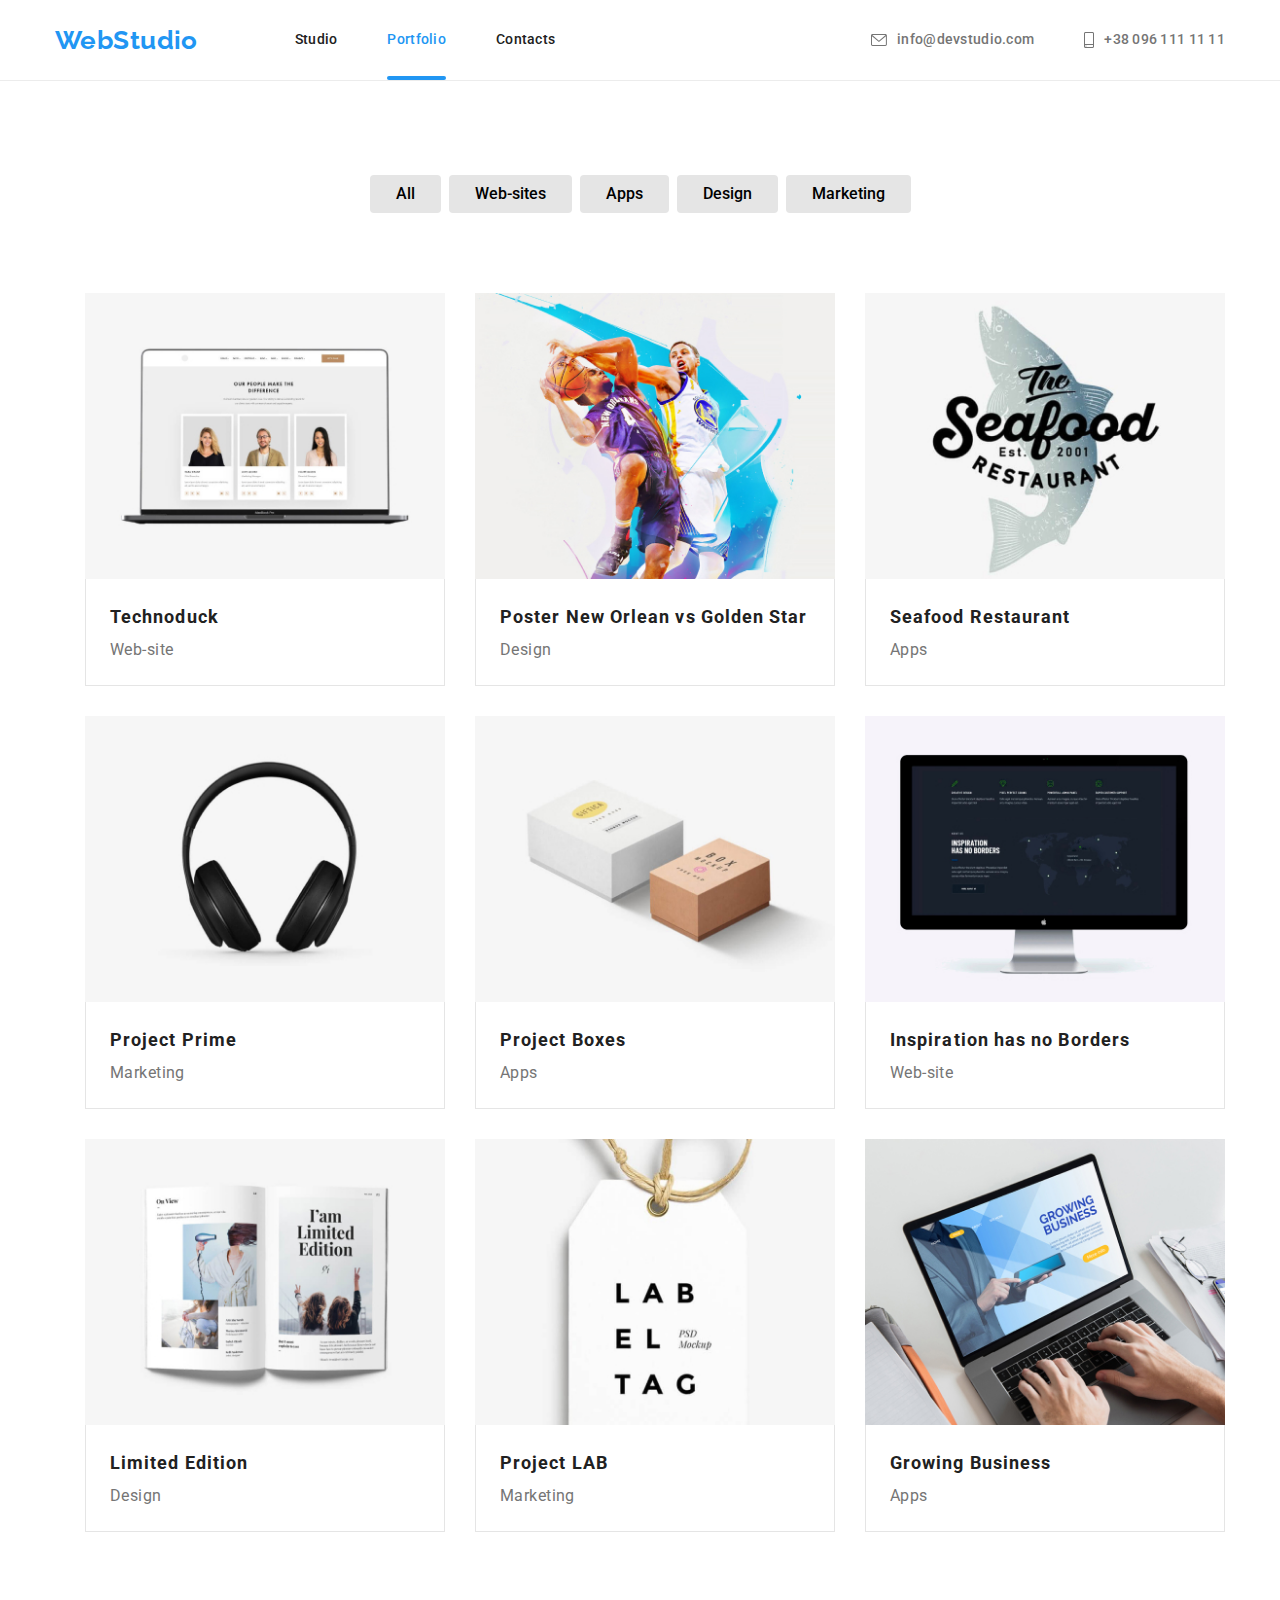
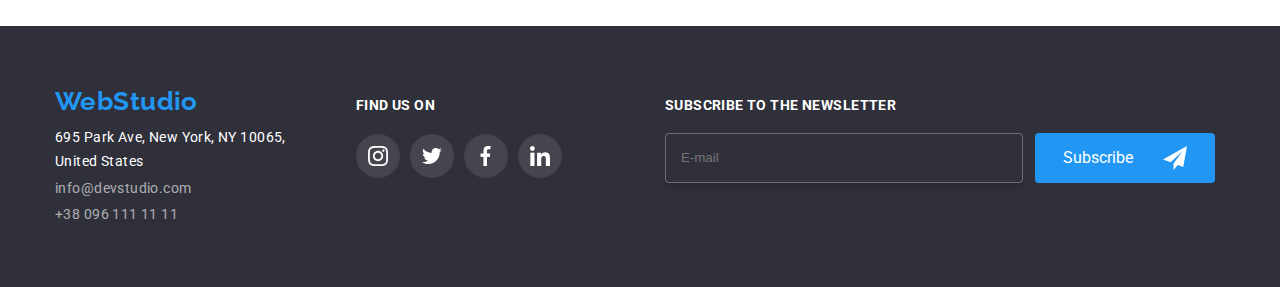
==== commit fb491cd1: "update" ====
--- a/portfolio.html
+++ b/portfolio.html
@@ -9,7 +9,7 @@
     <link rel="preconnect" href="https://fonts.gstatic.com" crossorigin>
     <link href="https://fonts.googleapis.com/css2?family=Raleway:wght@700&family=Roboto:wght@400;500;700;900&display=swap" rel="stylesheet"> 
     <link rel="stylesheet" href="node_modules/modern-normalize/modern-normalize.css"> 
-    <link rel="stylesheet" href="css/main.min.css">
+    <link rel="stylesheet" href="css/main.css">
 </head>
 <body class="conatiner">
 <header class="header">
--- a/css/main.css
+++ b/css/main.css
@@ -0,0 +1,748 @@
+.header {
+  background: #FFFFFF;
+  border-bottom: 1px solid #ECECEC;
+  display: flex;
+}
+.header .header__container {
+  display: flex;
+}
+.header .header__navigation {
+  display: flex;
+  align-items: center;
+}
+.header .header__logo {
+  color: #2196F3;
+  font-weight: 700;
+  font-size: 26px;
+  line-height: 1.19;
+  font-family: Raleway;
+  margin-right: 97px;
+}
+.header .header__list-link {
+  display: flex;
+}
+.header .header__item:not(:last-child) {
+  margin-right: 50px;
+}
+.header .header__link {
+  color: #212121;
+  font-weight: 500;
+  font-size: 14px;
+  line-height: 1.14;
+  letter-spacing: 0.02em;
+  padding-top: 32px;
+  padding-bottom: 32px;
+  display: block;
+  transition: color 250ms cubic-bezier(0.4, 0, 0.2, 1);
+}
+.header .header__link:hover, .header .header__link:focus {
+  color: #2196F3;
+  text-decoration: underline;
+}
+.header .current {
+  color: #2196F3;
+  position: relative;
+  display: inline-block;
+}
+.header .current::after {
+  content: "";
+  position: absolute;
+  width: 100%;
+  height: 4px;
+  border-radius: 2px;
+  left: 0;
+  bottom: 0;
+  background-color: #2196F3;
+  background: #2196F3;
+}
+.header .header__list-contact {
+  display: flex;
+  margin-left: auto;
+}
+.header .header__item-contact:not(:last-child) {
+  margin-right: 50px;
+}
+.header .header__item-contact-link {
+  color: #757575;
+  font-weight: 500;
+  font-size: 14px;
+  line-height: 1.14;
+  letter-spacing: 0.02em;
+  padding-top: 32px;
+  padding-bottom: 32px;
+  display: flex;
+  align-items: center;
+  transition: color 250ms cubic-bezier(0.4, 0, 0.2, 1);
+}
+.header .header__item-contact-link:hover, .header .header__item-contact-link:focus {
+  color: #2196F3;
+}
+.header .header__item-contact-icon {
+  margin-right: 10px;
+  fill: currentColor;
+}
+
+.hero {
+  background-color: #2F303A;
+  padding-top: 200px;
+  padding-bottom: 200px;
+  background-image: linear-gradient(rgba(47, 48, 58, 0.4), rgba(47, 48, 58, 0.4)), url(../images/home-page-images/hero-background.jpg);
+  background-repeat: no-repeat;
+  background-position: center;
+  background-size: cover;
+}
+.hero .hero__container {
+  display: flex;
+  justify-content: center;
+  align-items: center;
+  flex-direction: column;
+}
+.hero .hero__title {
+  text-align: center;
+  letter-spacing: 0.06em;
+  font-weight: 900;
+  font-size: 44px;
+  line-height: 1.36;
+  color: #FFFFFF;
+  width: 696px;
+  margin-bottom: 30px;
+}
+.hero .hero__button {
+  font-family: Roboto;
+  font-weight: 700;
+  font-size: 16px;
+  line-height: 1.87;
+  letter-spacing: 0.06em;
+  color: #FFFFFF;
+  cursor: pointer;
+  padding: 10px 20px;
+  background-color: #2196F3;
+  box-shadow: 0px 4px 4px rgba(0, 0, 0, 0.15);
+  border-radius: 4px;
+  border: none;
+  transition: background-color 250ms cubic-bezier(0.4, 0, 0.2, 1);
+  transition: box-shadow 250ms cubic-bezier(0.4, 0, 0.2, 1);
+}
+.hero .hero__button:hover, .hero .hero__button:focus {
+  background-color: #1976d2;
+}
+
+.features {
+  padding-top: 94px;
+  padding-bottom: 94px;
+}
+.features .features__title {
+  position: absolute;
+  width: 1px;
+  height: 1px;
+  margin: -1px;
+  border: 0;
+  padding: 0;
+  white-space: nowrap;
+  clip-path: inset(100%);
+  clip: rect(0 0 0 0);
+  overflow: hidden;
+}
+.features .features__list {
+  display: flex;
+  flex-wrap: wrap;
+}
+.features .features__item {
+  width: 270px;
+}
+.features .features__item:not(:last-child) {
+  margin-right: 30px;
+}
+.features .features__image {
+  width: 270px;
+  height: 120px;
+  background: #F5F4FA;
+  border-radius: 4px;
+  margin-bottom: 30px;
+  padding-bottom: 25px;
+  padding-top: 25px;
+}
+.features .features__item-title {
+  font-weight: 700;
+  font-size: 14px;
+  line-height: 1.14;
+  color: #212121;
+  margin-bottom: 10px;
+}
+.features .features__item-text {
+  font-size: 14px;
+  line-height: 1.71;
+}
+
+.job {
+  padding-bottom: 94px;
+}
+.job .job__title {
+  font-weight: 700;
+  font-size: 36px;
+  line-height: 1.16;
+  color: #212121;
+  text-align: center;
+  margin-bottom: 50px;
+}
+.job .job__list {
+  display: flex;
+}
+.job .job__item {
+  position: relative;
+}
+.job .job__item:not(:last-child) {
+  margin-right: 30px;
+}
+.job .job__item > .label {
+  position: absolute;
+  font-weight: 700;
+  font-size: 14px;
+  line-height: 1.1428571429;
+  bottom: 0;
+  right: 0;
+  left: 0;
+  text-align: center;
+  letter-spacing: 0.03em;
+  padding-top: 28px;
+  padding-bottom: 27px;
+  color: #FFFFFF;
+  background-color: rgba(47, 48, 58, 0.8);
+}
+
+.team {
+  background: #F5F4FA;
+  padding-top: 94px;
+  padding-bottom: 94px;
+}
+.team__title {
+  font-weight: 700;
+  font-size: 36px;
+  line-height: 1.16;
+  color: #212121;
+  text-align: center;
+  margin-bottom: 50px;
+}
+.team__list {
+  display: flex;
+  justify-content: center;
+}
+.team__item {
+  width: 270px;
+  box-shadow: 0px 1px 3px rgba(0, 0, 0, 0.12), 0px 1px 1px rgba(0, 0, 0, 0.14), 0px 2px 1px rgba(0, 0, 0, 0.2);
+  border-radius: 0px 0px 4px 4px;
+}
+.team__item:not(:last-child) {
+  margin-right: 30px;
+}
+.team__description {
+  padding-top: 30px;
+  padding-bottom: 30px;
+  text-align: center;
+  background-color: #FFFFFF;
+}
+.team__item-name {
+  font-weight: 500;
+  font-size: 16px;
+  line-height: 1.18;
+  color: #212121;
+  margin-bottom: 10px;
+}
+.team__item-description {
+  font-size: 16px;
+  line-height: 1.18;
+  margin-bottom: 16px;
+}
+.team__item-socials-list {
+  display: flex;
+  justify-content: center;
+}
+.team__item-socials-item:not(:last-child) {
+  margin-right: 10px;
+}
+.team__item-socials-link {
+  width: 44px;
+  height: 44px;
+  border-radius: 50%;
+  display: flex;
+  align-items: center;
+  justify-content: center;
+  color: #AFB1B8;
+  transition: color 250ms cubic-bezier(0.4, 0, 0.2, 1);
+}
+.team__item-socials-link:hover, .team__item-socials-link:focus {
+  color: #FFFFFF;
+  background-color: #2196F3;
+}
+.team__item-socials-link-icon {
+  fill: currentColor;
+}
+
+.customer {
+  padding-top: 94px;
+  padding-bottom: 94px;
+}
+.customer .customer__title {
+  font-weight: 700;
+  font-size: 36px;
+  line-height: 1.16;
+  color: #212121;
+  text-align: center;
+  margin-bottom: 50px;
+}
+.customer .customer__list {
+  display: flex;
+  justify-content: center;
+}
+.customer .customer__item:not(:last-child) {
+  margin-right: 30px;
+}
+.customer .customer__link {
+  border: 1px solid #AFB1B8;
+  border-radius: 4px;
+  width: 170px;
+  height: 92px;
+  display: flex;
+  align-items: center;
+  justify-content: center;
+  color: #AFB1B8;
+  transition: color 250ms cubic-bezier(0.4, 0, 0.2, 1);
+}
+.customer .customer__link:hover, .customer .customer__link:focus {
+  border: 1px solid #2196F3;
+  color: #2196F3;
+}
+.customer .customer__link-icon {
+  fill: currentColor;
+}
+
+.card-overlay {
+  position: relative;
+  overflow: hidden;
+}
+
+.card-overlay-text {
+  color: #FFFFFF;
+  background-color: rgba(33, 149, 243, 0.9);
+  position: absolute;
+  top: 0;
+  left: 0;
+  height: 100%;
+  width: 100%;
+  display: flex;
+  align-items: center;
+  padding: 30px;
+  overflow: auto;
+  transform: translateY(100%);
+  transition: transform 250ms cubic-bezier(0.4, 0, 0.2, 1);
+}
+
+.portfolio {
+  padding-bottom: 94px;
+  padding-top: 94px;
+}
+.portfolio__navigation-button {
+  font-family: Roboto;
+  font-weight: 500;
+  font-size: 16px;
+  line-height: 1.62;
+  text-align: center;
+  color: black;
+  cursor: pointer;
+  background: #E5E5E5;
+  padding: 6px 26px;
+  border-style: none;
+  border-radius: 4px;
+  transition: color 250ms cubic-bezier(0.4, 0, 0.2, 1), background-color 250ms cubic-bezier(0.4, 0, 0.2, 1);
+}
+.portfolio__navigation-button:hover, .portfolio__navigation-button:focus {
+  background-color: #2196F3;
+  color: #FFFFFF;
+  box-shadow: 0px 4px 4px rgba(0, 0, 0, 0.25);
+}
+.portfolio__filters-list {
+  display: flex;
+  justify-content: center;
+  margin-bottom: 50px;
+}
+.portfolio__list {
+  display: flex;
+  flex-wrap: wrap;
+  margin-top: calc(-1 * var(--card-gap));
+  margin-left: calc(-1 * var(--card-gap));
+}
+.portfolio__filters-item:not(:last-child) {
+  margin-right: 8px;
+  transition: color 250ms cubic-bezier(0.4, 0, 0.2, 1);
+}
+.portfolio__list-item:hover, .portfolio__list-item:focus {
+  box-shadow: 0px 1px 1px rgba(0, 0, 0, 0.12), 0px 4px 4px rgba(0, 0, 0, 0.06), 1px 4px 6px rgba(0, 0, 0, 0.16);
+}
+.portfolio__list-item {
+  flex-basis: calc(33.3333333333% - 30px);
+  margin-left: 30px;
+  margin-top: 30px;
+}
+.portfolio__list-item:hover .card-overlay-text, .portfolio__list-item:focus .card-overlay-text {
+  transform: translateY(0%);
+  cursor: pointer;
+}
+.portfolio__description {
+  border-bottom: 1px solid #E5E5E5;
+  border-left: 1px solid #E5E5E5;
+  border-right: 1px solid #E5E5E5;
+  padding-top: 20px;
+  padding-bottom: 20px;
+  padding-right: 24px;
+  padding-left: 24px;
+}
+.portfolio__list-header {
+  font-weight: 700;
+  font-size: 18px;
+  line-height: 2;
+  letter-spacing: 0.06em;
+  color: #212121;
+}
+.portfolio__list-text {
+  font-size: 16px;
+  line-height: 1.87;
+}
+
+.footer {
+  background-color: #2F303A;
+  padding-top: 60px;
+  padding-bottom: 60px;
+}
+.footer .footer__logo {
+  font-weight: 700;
+  font-size: 26px;
+  font-family: Raleway;
+  color: #2196F3;
+  line-height: 1.19;
+  margin-bottom: 9px;
+  display: block;
+}
+.footer .footer__location {
+  font-size: 14px;
+  line-height: 1.71;
+  text-decoration: none;
+  font-style: normal;
+  color: #FFFFFF;
+  margin-bottom: 2px;
+  display: block;
+  transition: color 250ms cubic-bezier(0.4, 0, 0.2, 1);
+}
+.footer .footer__location:hover, .footer .footer__location:hover {
+  color: #2196F3;
+}
+.footer .footer__item:not(:last-child) {
+  margin-bottom: 2px;
+}
+.footer .footer__item-link {
+  font-size: 14px;
+  color: #FFFFFF;
+  opacity: 0.6;
+  line-height: 1.71;
+  text-decoration: none;
+  font-style: normal;
+  transition: color 250ms cubic-bezier(0.4, 0, 0.2, 1);
+}
+.footer .footer__item-link:hover, .footer .footer__item-link:focus {
+  color: #2196F3;
+}
+.footer .footer__middle-title {
+  font-size: 14px;
+  line-height: 1.14;
+  font-weight: 700;
+  font-family: Roboto;
+  color: #FFFFFF;
+  margin-bottom: 20px;
+}
+.footer .footer__container {
+  display: flex;
+  align-items: baseline;
+}
+.footer .footer__left {
+  margin-right: 70px;
+}
+.footer .footer__middle {
+  margin-right: 93px;
+}
+.footer .footer__social-media {
+  display: flex;
+}
+.footer .footer__socials-link {
+  width: 44px;
+  height: 44px;
+  margin-right: 10px;
+  border-radius: 50%;
+  display: flex;
+  align-items: center;
+  justify-content: center;
+  background-color: rgba(255, 255, 255, 0.1);
+  transition: color 250ms cubic-bezier(0.4, 0, 0.2, 1);
+}
+.footer .footer__socials-link:hover, .footer .footer__socials-link:focus {
+  background-color: #2196F3;
+}
+.footer .footer__socials-link-icon {
+  cursor: pointer;
+}
+.footer .footer__form {
+  display: flex;
+}
+.footer .footer__form-label {
+  margin-right: 12px;
+}
+.footer .footer__input-title {
+  font-size: 14px;
+  line-height: 1.1428571429;
+  color: #FFFFFF;
+  margin-bottom: 20px;
+}
+.footer .footer__input {
+  padding: 15px;
+  width: 358px;
+  height: 50px;
+  background-color: transparent;
+  border: 1px solid rgba(255, 255, 255, 0.3);
+  box-shadow: 0px 4px 4px rgba(0, 0, 0, 0.15);
+  border-radius: 4px;
+  outline: none;
+  transition: color 250ms cubic-bezier(0.4, 0, 0.2, 1);
+  transition: background-color 250ms cubic-bezier(0.4, 0, 0.2, 1);
+  transition: border-color 250ms cubic-bezier(0.4, 0, 0.2, 1);
+}
+.footer .footer__input:hover, .footer .footer__input:focus {
+  color: #FFFFFF;
+  background-color: transparent;
+  border-color: #FFFFFF;
+}
+.footer__button {
+  border: none;
+  padding: 10px 28px;
+  border-radius: 4px;
+  display: flex;
+  align-items: center;
+  justify-content: center;
+  background-color: #2196F3;
+  color: #FFFFFF;
+  font-size: 16px;
+  cursor: pointer;
+  font-family: "Roboto";
+  transition: background-color 250ms cubic-bezier(0.4, 0, 0.2, 1);
+}
+.footer__button:hover .footer__button:focus {
+  background-color: #1976d2;
+}
+.footer .send-icon {
+  margin-left: 30px;
+}
+
+.backdrop {
+  position: fixed;
+  top: 0;
+  left: 0;
+  height: 100vh;
+  width: 100vw;
+  visibility: visible;
+  opacity: 1;
+  background-color: rgba(0, 0, 0, 0.2);
+  transition: opacity 250ms cubic-bezier(0.4, 0, 0.2, 1), visbility 250ms cubic-bezier(0.4, 0, 0.2, 1);
+}
+
+.is-hidden {
+  opacity: 0;
+  visibility: hidden;
+  pointer-events: none;
+}
+
+.icon-close:hover {
+  fill: #2196F3;
+}
+
+.checkbox:checked + .modal__checkbox-label > .modal__checkbox {
+  background-color: #2196F3;
+  border: none;
+}
+
+.form-button {
+  margin-bottom: 40px;
+  margin-left: 110px;
+  border: none;
+  padding: 16px 80px;
+  border-radius: 4px;
+  background-color: #2196F3;
+  color: #FFFFFF;
+  font-size: 16px;
+  font-weight: 700;
+  cursor: pointer;
+  box-shadow: 0px 1px 1px rgba(0, 0, 0, 0.12), 0px 4px 4px rgba(0, 0, 0, 0.06), 1px 4px 6px rgba(0, 0, 0, 0.16);
+  transition: background-color 250ms cubic-bezier(0.4, 0, 0.2, 1);
+}
+
+.form-button:hover,
+.form-button:focus {
+  background-color: #1976d2;
+}
+
+.checkbox {
+  position: absolute;
+  width: 1px;
+  height: 1px;
+  margin: -1px;
+  border: 0;
+  padding: 0;
+  white-space: nowrap;
+  clip-path: inset(100%);
+  clip: rect(0 0 0 0);
+  overflow: hidden;
+}
+
+.modal {
+  position: absolute;
+  width: 528px;
+  min-height: 581px;
+  background-color: #FFFFFF;
+  box-shadow: 0px 1px 3px rgba(0, 0, 0, 0.12), 0px 1px 1px rgba(0, 0, 0, 0.14), 0px 2px 1px rgba(0, 0, 0, 0.2);
+  border-radius: 4px;
+  top: 50%;
+  left: 50%;
+  transform: translate(-50%, -50%);
+  padding: 8px;
+}
+.modal__button {
+  float: right;
+  border-style: none;
+  background-color: #FFFFFF;
+  border-radius: 50%;
+  border: 1px solid rgba(0, 0, 0, 0.1);
+  cursor: pointer;
+  width: 30px;
+  height: 30px;
+  display: flex;
+  align-items: center;
+  justify-content: center;
+}
+.modal__form {
+  padding-top: 40px;
+  padding-right: 39px;
+  padding-left: 41px;
+}
+.modal__label {
+  display: flex;
+  flex-direction: column;
+  font-family: Roboto;
+  font-weight: 400;
+  font-size: 12px;
+  position: relative;
+}
+.modal__icon {
+  position: absolute;
+  top: 52%;
+  margin-left: 12px;
+  margin-bottom: 11px;
+  fill: black;
+}
+.modal__input {
+  border: 1px solid rgba(33, 33, 33, 0.2);
+  border-radius: 4px;
+  height: 40px;
+  transition: border-color 250ms cubic-bezier(0.4, 0, 0.2, 1);
+  padding-left: 33px;
+}
+.modal__textarea-input {
+  border: 1px solid rgba(33, 33, 33, 0.2);
+  border-radius: 4px;
+  height: 120px;
+  font-size: 14px;
+  font-weight: 400px;
+  font-family: "Roboto";
+  padding: 12px 16px;
+  transition: border-color 250ms cubic-bezier(0.4, 0, 0.2, 1);
+}
+.modal__textarea-input:hover, .modal__textarea-input:focus {
+  border-color: #2196F3;
+  outline: none;
+}
+.modal__label:not(:last-child) {
+  border-color: #2196F3;
+}
+.modal__input:hover, .modal__input:focus {
+  border-color: #2196F3;
+  outline: none;
+}
+.modal__label:hover .modal__icon, .modal__label:focus .modal__icon {
+  fill: #2196F3;
+}
+.modal__caption {
+  font-size: 20px;
+  font-weight: 700;
+  font-family: "Roboto";
+  line-height: 1.15;
+  color: black;
+}
+.modal__checkbox-label {
+  padding-top: 20px;
+  padding-left: 20px;
+  padding-bottom: 30px;
+  display: flex;
+  cursor: pointer;
+}
+.modal__checkbox {
+  width: 15px;
+  height: 15px;
+  border: 1px solid black;
+  border-radius: 2px;
+  margin-right: 8px;
+  margin-top: 5px;
+  display: flex;
+  align-items: center;
+  justify-content: center;
+}
+
+.container {
+  width: 1200px;
+  padding-left: 15px;
+  padding-right: 15px;
+  margin: 0 auto;
+}
+
+ul {
+  list-style: none;
+  margin-top: 0;
+  margin-bottom: 0;
+  padding-left: 0;
+}
+
+a {
+  text-decoration: none;
+}
+
+body {
+  font-family: Roboto, sans-serif;
+  color: #757575;
+  font-style: normal;
+  font-weight: 400;
+  font-size: 14px;
+  line-height: 1.7142857143;
+  letter-spacing: 0.03em;
+  margin: 0;
+}
+
+*,
+*::before,
+*::after {
+  box-sizing: border-box;
+}
+
+p, h1, h2, h3, h4, h5, h6 {
+  margin-top: 0;
+  margin-bottom: 0;
+}
+
+img {
+  display: block;
+  max-width: 100%;
+  height: auto;
+}/*# sourceMappingURL=main.css.map */